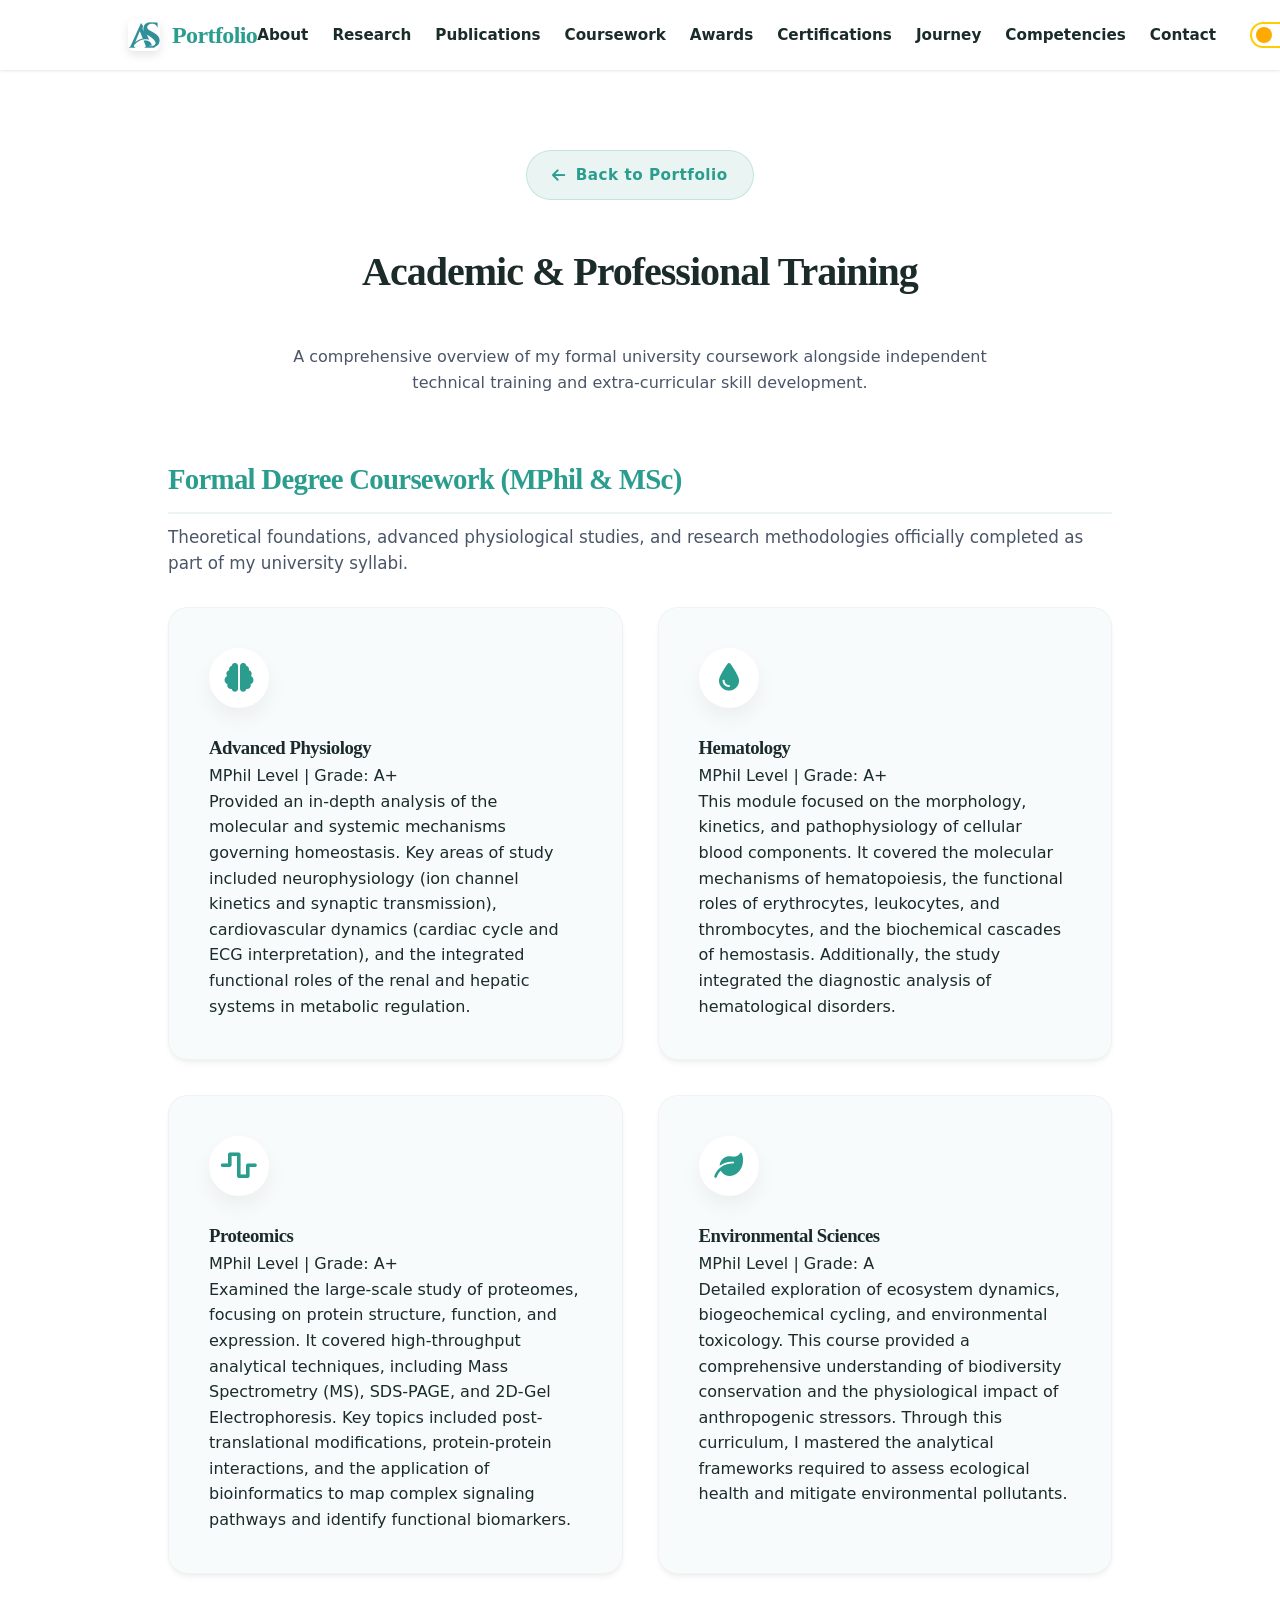
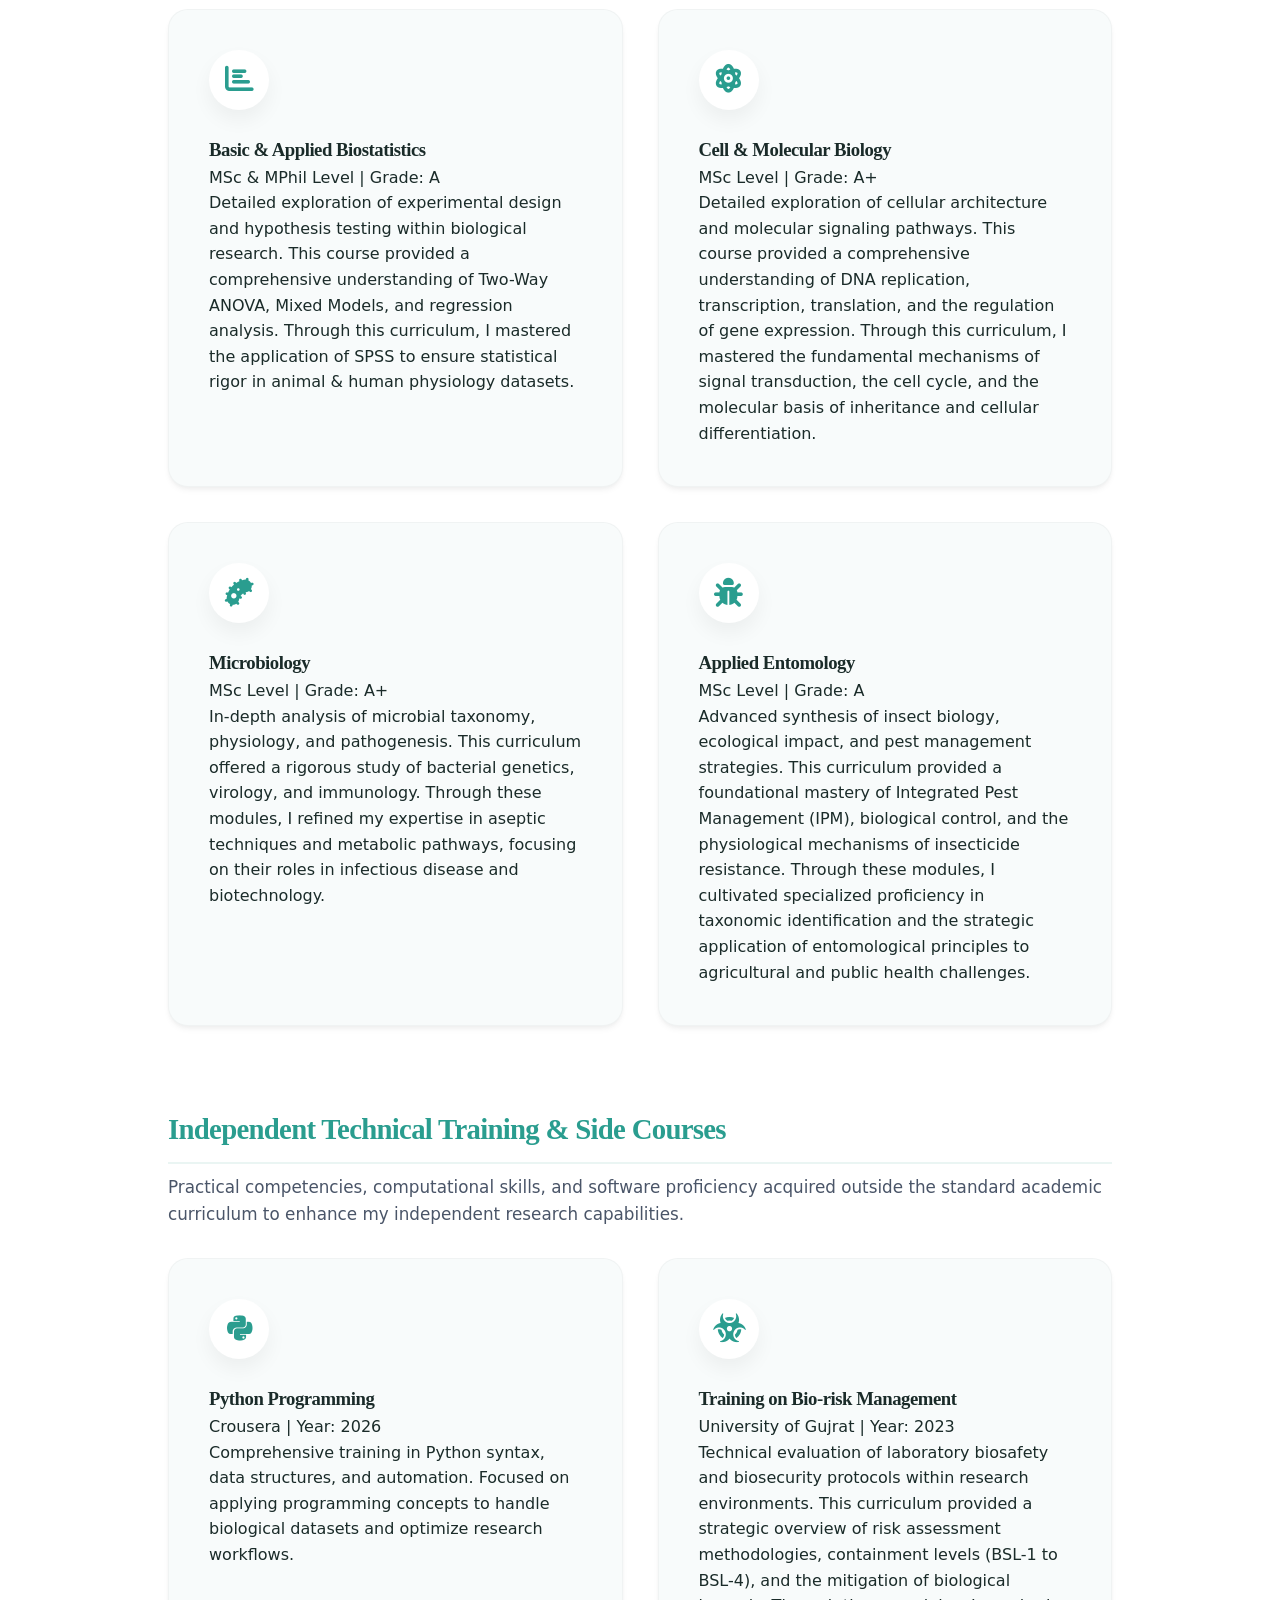
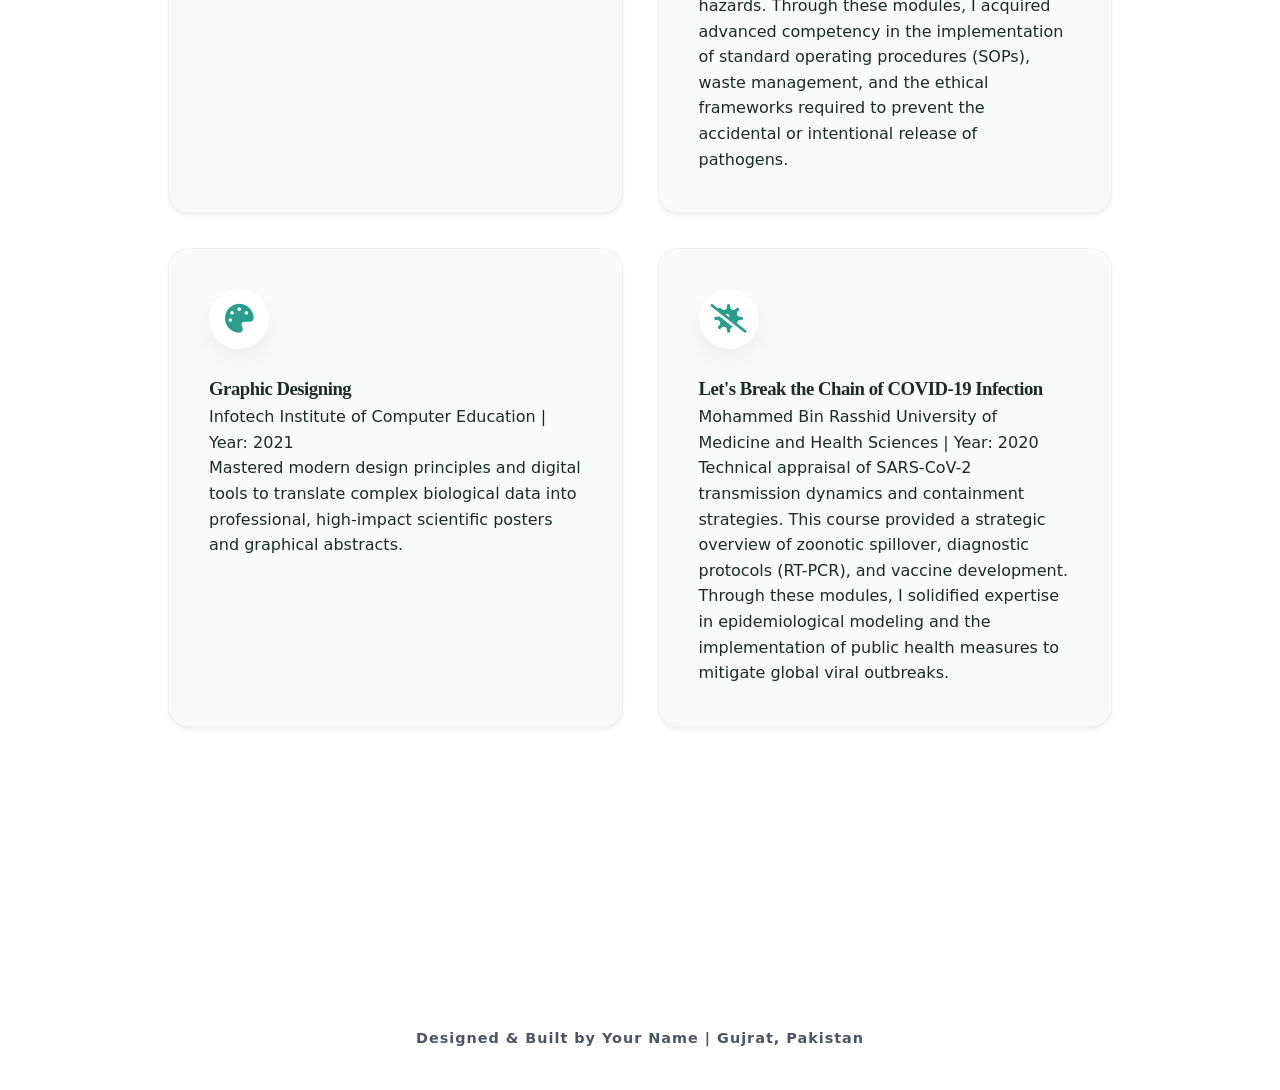
==== courses.html @ 1dac356e "Add files via upload" ====
<!DOCTYPE html>
<html lang="en">
<head>
    <meta charset="UTF-8">
    <meta name="viewport" content="width=device-width, initial-scale=1.0">
    <title>Academic & Technical Training | Biological Research</title>
    <link rel="icon" type="image/png" href="AS Portfolio Logo.png">
    <link rel="stylesheet" href="style1.css">
    <link rel="stylesheet" href="https://cdnjs.cloudflare.com/ajax/libs/font-awesome/6.0.0/css/all.min.css">
</head>
<body>

    <div class="scroll-progress-container"><div class="scroll-progress-bar" id="myBar"></div></div>

    <header>
        <nav aria-label="Main Navigation">
            <a href="index1.html" class="logo">
    <img src="AS Portfolio Logo.png" alt="Logo" class="nav-logo-icon">
    Portfolio
</a>
            <button class="hamburger" id="hamburger" aria-label="Toggle menu" aria-expanded="false"><i class="fas fa-bars"></i></button>
            <ul id="nav-links">
                <li><a href="index1.html#about">About</a></li>
                <li><a href="index1.html#projects">Research</a></li>
                <li><a href="index1.html#publications">Publications</a></li>
                <li><a href="index1.html#courses">Coursework</a></li>
                <li><a href="index1.html#awards">Awards</a></li>
                <li><a href="index1.html#certifications">Certifications</a></li>
                <li><a href="index1.html#journey">Journey</a></li>
                <li><a href="index1.html#skills">Competencies</a></li>
                <li><a href="index1.html#contact">Contact</a></li>
                <li class="theme-switch-wrapper"><label class="theme-switch" for="checkbox"><input type="checkbox" id="checkbox" /><div class="slider round"></div></label></li>
            </ul>
        </nav>
    </header>

    <main>
        <section id="courses-page-main" class="courses-page-section" style="max-width: 1200px; padding-top: 150px; margin: 0 auto;">
            
            <div class="courses-header fade-up" style="display: flex; flex-direction: column; align-items: center; text-align: center; margin-bottom: 60px;">
                <a href="index1.html#courses" class="back-btn"><i class="fas fa-arrow-left"></i> Back to Portfolio</a>
                <h2 style="font-size: 2.5rem; margin-top: 10px;">Academic & Professional Training</h2>
                <p style="color: var(--text-muted); max-width: 700px; margin: 0 auto;">A comprehensive overview of my formal university coursework alongside independent technical training and extra-curricular skill development.</p>
            </div>

            <div id="featured-course-area" style="margin-bottom: 60px;"></div>

            <div id="all-courses-container" style="display: flex; flex-direction: column;">

                <div id="acad-section" style="margin-bottom: 80px;">
                    <h3 class="fade-up" style="color: var(--primary); margin-bottom: 10px; font-size: 1.8rem; border-bottom: 2px solid var(--primary-light); padding-bottom: 10px;">Formal Degree Coursework (MPhil & MSc)</h3>
                    <p class="fade-up" style="color: var(--text-muted); margin-bottom: 30px; font-size: 1.05rem;">Theoretical foundations, advanced physiological studies, and research methodologies officially completed as part of my university syllabi.</p>
                    
                    <div class="course-modern-grid">
                        <div class="course-block fade-up" id="course-acad1">
                            <div class="course-icon"><i class="fas fa-brain"></i></div>
                            <div class="course-text">
                                <h3>Advanced Physiology</h3>
                                <span class="course-meta">MPhil Level | Grade: A+</span>
                                <p>Provided an in-depth analysis of the molecular and systemic mechanisms governing homeostasis. Key areas of study included neurophysiology (ion channel kinetics and synaptic transmission), cardiovascular dynamics (cardiac cycle and ECG interpretation), and the integrated functional roles of the renal and hepatic systems in metabolic regulation.</p>
                            </div>
                        </div>

                        <div class="course-block fade-up" id="course-acad2">
                            <div class="course-icon"><i class="fas fa-droplet"></i></div>
                            <div class="course-text">
                                <h3>Hematology</h3>
                                <span class="course-meta">MPhil Level | Grade: A+</span>
                                <p>This module focused on the morphology, kinetics, and pathophysiology of cellular blood components. It covered the molecular mechanisms of hematopoiesis, the functional roles of erythrocytes, leukocytes, and thrombocytes, and the biochemical cascades of hemostasis. Additionally, the study integrated the diagnostic analysis of hematological disorders.</p>
                            </div>
                        </div>

                        <div class="course-block fade-up" id="course-acad3">
                            <div class="course-icon"><i class="fas fa-wave-square"></i></div>
                            <div class="course-text">
                                <h3>Proteomics</h3>
                                <span class="course-meta">MPhil Level | Grade: A+</span>
                                <p>Examined the large-scale study of proteomes, focusing on protein structure, function, and expression. It covered high-throughput analytical techniques, including Mass Spectrometry (MS), SDS-PAGE, and 2D-Gel Electrophoresis. Key topics included post-translational modifications, protein-protein interactions, and the application of bioinformatics to map complex signaling pathways and identify functional biomarkers.</p>
                            </div>
                        </div>

                        <div class="course-block fade-up" id="course-acad4">
                            <div class="course-icon"><i class="fas fa-leaf"></i></div>
                            <div class="course-text">
                                <h3>Environmental Sciences</h3>
                                <span class="course-meta">MPhil Level | Grade: A</span>
                                <p>Detailed exploration of ecosystem dynamics, biogeochemical cycling, and environmental toxicology. This course provided a comprehensive understanding of biodiversity conservation and the physiological impact of anthropogenic stressors. Through this curriculum, I mastered the analytical frameworks required to assess ecological health and mitigate environmental pollutants.</p>
                            </div>
                        </div>

                        <div class="course-block fade-up" id="course-acad5">
                            <div class="course-icon"><i class="fas fa-chart-bar"></i></div>
                            <div class="course-text">
                                <h3>Basic & Applied Biostatistics</h3>
                                <span class="course-meta">MSc & MPhil Level | Grade: A</span>
                                <p>Detailed exploration of experimental design and hypothesis testing within biological research. This course provided a comprehensive understanding of Two-Way ANOVA, Mixed Models, and regression analysis. Through this curriculum, I mastered the application of SPSS to ensure statistical rigor in animal & human physiology datasets.</p>
                            </div>
                        </div>

                        <div class="course-block fade-up" id="course-acad6">
                            <div class="course-icon"><i class="fas fa-atom"></i></div>
                            <div class="course-text">
                                <h3>Cell & Molecular Biology</h3>
                                <span class="course-meta">MSc Level | Grade: A+</span>
                                <p>Detailed exploration of cellular architecture and molecular signaling pathways. This course provided a comprehensive understanding of DNA replication, transcription, translation, and the regulation of gene expression. Through this curriculum, I mastered the fundamental mechanisms of signal transduction, the cell cycle, and the molecular basis of inheritance and cellular differentiation.</p>
                            </div>
                        </div>

                        <div class="course-block fade-up" id="course-acad7">
                            <div class="course-icon"><i class="fas fa-bacterium"></i></div>
                            <div class="course-text">
                                <h3>Microbiology</h3>
                                <span class="course-meta">MSc Level | Grade: A+</span>
                                <p>In-depth analysis of microbial taxonomy, physiology, and pathogenesis. This curriculum offered a rigorous study of bacterial genetics, virology, and immunology. Through these modules, I refined my expertise in aseptic techniques and metabolic pathways, focusing on their roles in infectious disease and biotechnology.</p>
                            </div>
                        </div>

                        <div class="course-block fade-up" id="course-acad8">
                            <div class="course-icon"><i class="fas fa-bug"></i></div>
                            <div class="course-text">
                                <h3>Applied Entomology</h3>
                                <span class="course-meta">MSc Level | Grade: A</span>
                                <p>Advanced synthesis of insect biology, ecological impact, and pest management strategies. This curriculum provided a foundational mastery of Integrated Pest Management (IPM), biological control, and the physiological mechanisms of insecticide resistance. Through these modules, I cultivated specialized proficiency in taxonomic identification and the strategic application of entomological principles to agricultural and public health challenges.</p>
                            </div>
                        </div>
                    </div>
                </div>

                <div id="tech-section" style="margin-bottom: 80px;">
                    <h3 class="fade-up" style="color: var(--primary); margin-bottom: 10px; font-size: 1.8rem; border-bottom: 2px solid var(--primary-light); padding-bottom: 10px;">Independent Technical Training & Side Courses</h3>
                    <p class="fade-up" style="color: var(--text-muted); margin-bottom: 30px; font-size: 1.05rem;">Practical competencies, computational skills, and software proficiency acquired outside the standard academic curriculum to enhance my independent research capabilities.</p>
                    
                    <div class="course-modern-grid">
                        <div class="course-block fade-up" id="course-tech1">
                            <div class="course-icon"><i class="fab fa-python"></i></div>
                            <div class="course-text">
                                <h3>Python Programming</h3>
                                <span class="course-meta">Crousera | Year: 2026</span>
                                <p>Comprehensive training in Python syntax, data structures, and automation. Focused on applying programming concepts to handle biological datasets and optimize research workflows.</p>
                            </div>
                        </div>

                        <div class="course-block fade-up" id="course-tech2">
                            <div class="course-icon"><i class="fas fa-biohazard"></i></div>
                            <div class="course-text">
                                <h3>Training on Bio-risk Management</h3>
                                <span class="course-meta">University of Gujrat | Year: 2023</span>
                                <p>Technical evaluation of laboratory biosafety and biosecurity protocols within research environments. This curriculum provided a strategic overview of risk assessment methodologies, containment levels (BSL-1 to BSL-4), and the mitigation of biological hazards. Through these modules, I acquired advanced competency in the implementation of standard operating procedures (SOPs), waste management, and the ethical frameworks required to prevent the accidental or intentional release of pathogens.</p>
                            </div>
                        </div>

                        <div class="course-block fade-up" id="course-tech3">
                                <div class="course-icon"><i class="fas fa-palette"></i></div>
                            <div class="course-text">
                                <h3>Graphic Designing</h3>
                                <span class="course-meta">Infotech Institute of Computer Education | Year: 2021</span>
                                <p>Mastered modern design principles and digital tools to translate complex biological data into professional, high-impact scientific posters and graphical abstracts.</p>
                            </div>
                        </div>

                        <div class="course-block fade-up" id="course-tech4">
                            <div class="course-icon"><i class="fas fa-virus-slash"></i></div>
                            <div class="course-text">
                                <h3>Let's Break the Chain of COVID-19 Infection</h3>
                                <span class="course-meta">Mohammed Bin Rasshid University of Medicine and Health Sciences | Year: 2020</span>
                                <p>Technical appraisal of SARS-CoV-2 transmission dynamics and containment strategies. This course provided a strategic overview of zoonotic spillover, diagnostic protocols (RT-PCR), and vaccine development. Through these modules, I solidified expertise in epidemiological modeling and the implementation of public health measures to mitigate global viral outbreaks.</p>
                            </div>
                        </div>
                    </div>
                </div>

            </div> 
        </section>
        
        <section id="contact" style="padding: 40px 10%; margin-top: 20px; text-align: center;">
            <p class="footer-credit" style="color: var(--text-muted); font-weight: 600;">Designed & Built by Your Name | Gujrat, Pakistan</p>
        </section>
    </main>

    <button id="scrollToTopBtn" aria-label="Scroll to top of page" title="Go to top"><i class="fas fa-chevron-up"></i></button>
    <script src="script1.js"></script>
</body>
</html>
---- style1.css ----
/* =========================================
   1. GLOBAL VARIABLES & RESET
   ========================================= */
:root {
    --primary: #2a9d8f; 
    --primary-light: #eaf5f3; 
    --bg-light: #f8fbfb; 
    --dark: #1a2b29; 
    --text-muted: #4a5568;
    --white: #ffffff;
    --glass-bg: rgba(255, 255, 255, 0.85);
    
    --shadow-soft: 0 4px 6px -1px rgba(0, 0, 0, 0.05), 0 2px 4px -1px rgba(0, 0, 0, 0.03);
    --shadow-hover: 0 20px 25px -5px rgba(42, 157, 143, 0.15), 0 10px 10px -5px rgba(42, 157, 143, 0.04); 
    
    --transition-snappy: all 0.2s cubic-bezier(0.4, 0, 0.2, 1);
    --transition-smooth: all 0.4s cubic-bezier(0.25, 0.8, 0.25, 1); 
    
    --font-body: 'Inter', system-ui, sans-serif;
    --font-heading: 'Merriweather', Georgia, serif;
}

body.dark-mode { 
    --bg-light: #121212; --white: #1e1e1e; --dark: #f0f0f0; 
    --text-muted: #a0aec0; --primary-light: #1a2b29; 
    --glass-bg: rgba(30, 30, 30, 0.85); --shadow-soft: 0 10px 30px rgba(0, 0, 0, 0.4); 
}

* { margin: 0; padding: 0; box-sizing: border-box; }
html { scroll-behavior: smooth; font-size: 16px; }

body { 
    background-color: var(--white); color: var(--dark); line-height: 1.6; 
    overflow-x: hidden; font-family: var(--font-body); 
    transition: background-color 0.4s ease, color 0.4s ease;
}

section { padding: 5rem 10%; }

h1, h2, h3, h4, h5, h6, .logo, .bold-name, .static-text {
    font-family: var(--font-heading); letter-spacing: -0.025em; color: var(--dark);
}

h2 { text-align: center; font-size: 2.25rem; margin-bottom: 2.5rem; font-weight: 800; }
a { text-decoration: none; color: inherit; }

#about, #publications, #awards, #contact { background-color: var(--white); }
#projects, #courses, #certifications, #journey, #skills { background-color: var(--bg-light); }

/* --- Scroll Progress Bar --- */
.scroll-progress-container { width: 100%; height: 4px; background: transparent; position: fixed; top: 0; z-index: 2000; }
.scroll-progress-bar { height: 4px; background: linear-gradient(90deg, #2a9d8f, #48cae4); width: 0%; }

/* --- Infinite Tech Marquee --- */
.tech-marquee-wrapper { overflow: hidden; background: var(--dark); color: var(--white); padding: 1.5rem 0; display: flex; white-space: nowrap; position: relative; box-shadow: inset 0 0 20px rgba(0,0,0,0.5); }
.tech-marquee { display: inline-block; animation: marqueeScroll 60s linear infinite; }
.tech-marquee:hover { animation-play-state: paused; }
.tech-marquee span { font-size: 1.1rem; font-weight: 600; margin: 0 2rem; letter-spacing: 0.05em; display: inline-flex; align-items: center; gap: 10px; color: var(--primary-light); }
.tech-marquee span i { color: var(--primary); }
@keyframes marqueeScroll { 0% { transform: translateX(0); } 100% { transform: translateX(-50%); } }

/* =========================================
   2. NAVIGATION
   ========================================= */
nav { 
    position: fixed; top: 0; width: 100%; background: var(--glass-bg); 
    backdrop-filter: blur(12px); -webkit-backdrop-filter: blur(12px);
    padding: 1rem 10%; display: flex; justify-content: space-between; align-items: center; 
    box-shadow: 0 1px 3px 0 rgba(0, 0, 0, 0.1); z-index: 1000; transition: var(--transition-smooth);
}
.logo { font-size: 1.5rem; font-weight: 900; color: var(--primary); }
nav ul { list-style: none; display: flex; gap: 1.5rem; align-items: center; }
nav ul li a { font-weight: 600; transition: var(--transition-snappy); font-size: 0.95rem; position: relative; padding-bottom: 0.25rem; }
nav ul li a::after { content: ''; position: absolute; width: 0; height: 2px; bottom: 0; left: 50%; background-color: var(--primary); transition: var(--transition-snappy); transform: translateX(-50%); }
nav ul li a:hover { color: var(--primary); }
nav ul li a:hover::after { width: 100%; }

.hamburger { display: none; font-size: 1.8rem; color: var(--dark); cursor: pointer; transition: var(--transition-snappy); border: none; background: transparent; }
.hamburger:hover { color: var(--primary); }

@media (max-width: 950px) {
    .hamburger { display: block; } 
    nav ul { position: absolute; top: 70px; left: -100%; flex-direction: column; background: var(--white); width: 100%; text-align: center; padding: 30px 0; box-shadow: 0 10px 20px rgba(0,0,0,0.1); transition: 0.4s ease-in-out; gap: 20px; }
    nav ul.active { left: 0; }
    .theme-switch-wrapper { justify-content: center; margin-top: 10px; }
}

/* =========================================
   3. ANIMATIONS & REUSABLE BUTTONS
   ========================================= */
.btn-outline { 
    display: inline-flex; justify-content: center; align-items: center; padding: 0.875rem 2rem; background: transparent; color: var(--primary); 
    border: 2px solid var(--primary); border-radius: 9999px; font-size: 0.875rem; letter-spacing: 0.05em; font-weight: 700; transition: var(--transition-snappy); cursor: pointer;
}
.btn-outline:hover { background: var(--primary); color: var(--white); transform: translateY(-2px); box-shadow: var(--shadow-hover); }

/* Theme-Colored Centered Back Button */
.back-btn { 
    display: inline-flex; align-items: center; justify-content: center; gap: 10px;
    background-color: var(--primary-light); color: var(--primary); 
    padding: 12px 25px; border-radius: 50px; font-weight: 700; font-size: 0.95rem;
    letter-spacing: 0.5px; transition: var(--transition-smooth); 
    border: 1px solid rgba(42, 157, 143, 0.2);
    margin: 0 auto 30px auto; 
}
.back-btn:hover { 
    background-color: var(--primary); color: var(--white); 
    transform: translateY(-3px) translateX(-5px); 
    box-shadow: 0 10px 20px rgba(42, 157, 143, 0.2); 
}
body.dark-mode .back-btn { background-color: rgba(42, 157, 143, 0.15); }
body.dark-mode .back-btn:hover { background-color: var(--primary); color: var(--white); }

.fade-up { opacity: 0; transform: translateY(30px) scale(0.98); transition: all 0.7s cubic-bezier(0.22, 1, 0.36, 1); visibility: hidden; }
.fade-up.show { opacity: 1; transform: translateY(0) scale(1); visibility: visible; }

/* =========================================
   4. HERO SECTION
   ========================================= */
#hero { position: relative; min-height: 100vh; display: flex; align-items: center; background: var(--white); padding-top: 80px; overflow: hidden; }
.hero-bg-theme { position: absolute; top: 0; right: 0; width: 35%; height: 85%; background: var(--primary); z-index: 1; border-bottom-left-radius: 40px; }
.hero-container { display: flex; align-items: center; width: 100%; max-width: 1200px; margin: 0 auto; padding: 0 5%; position: relative; z-index: 2; gap: 50px; }
.hero-text-area { flex: 1; position: relative; z-index: 4; padding-right: 30px; }
.hero-image-area { flex: 1.2; position: relative; z-index: 3; margin-left: 0; }
.hello-name { font-size: 1.5rem; color: var(--text-muted); margin-bottom: 15px; font-weight: 500; }
.bold-name { font-weight: 900; color: var(--dark); font-size: 1.8rem; }
.wave { display: inline-block; animation: wave-animation 2.5s infinite; transform-origin: 70% 70%; }
@keyframes wave-animation { 0%, 60%, 100% { transform: rotate(0.0deg) } 10%, 30% { transform: rotate(14.0deg) } 20%, 40% { transform: rotate(-8.0deg) } 50% { transform: rotate(10.0deg) } }

.static-text { font-size: 4.5rem; font-weight: 900; color: var(--dark); line-height: 1.1; margin-bottom: 40px; letter-spacing: -1.5px; }
.text-slider { position: relative; height: 1.2em; display: block; }
.dynamic-text { position: absolute; top: 0; left: 0; color: var(--primary); }

.phd-status { display: inline-flex; align-items: center; gap: 12px; margin-top: 40px; padding: 10px 22px; background: var(--white); border: 1px solid rgba(0,0,0,0.05); border-radius: 50px; font-size: 0.95rem; color: var(--text-muted); font-weight: 600; box-shadow: var(--shadow-soft); width: fit-content; }
.green-dot { width: 12px; height: 12px; background-color: var(--primary); border-radius: 50%; display: inline-block; animation: pulse-green 2s infinite; }
@keyframes pulse-green { 0%, 100% { box-shadow: 0 0 0 0 rgba(42, 157, 143, 0.7); } 70% { box-shadow: 0 0 0 10px rgba(42, 157, 143, 0); } }

.hero-image-area { flex: 1.4; position: relative; z-index: 3; margin-left: -8%; }
.image-slider { position: relative; width: 100%; max-width: 1200px; height: 80vh; min-height: 600px; border-radius: 16px; overflow: hidden; filter: drop-shadow(0 0 30px rgba(42, 157, 143, 0.3)); box-shadow: 0 25px 50px rgba(0,0,0,0.15); }
.slide-img { width: 100%; height: 100%; object-fit: cover; position: absolute; top: 0; left: 0; }
.slide1-el, .slide2-el { opacity: 0; transition: opacity 1s ease-in-out; }
.slide1-el.active, .slide2-el.active { opacity: 1; }
body.dark-mode .hero-image-area::before { content: ''; position: absolute; top: 0; left: 0; width: 100%; height: 100%; opacity: 0.3; filter: blur(100px); background: radial-gradient(circle, var(--primary) 0%, rgba(42, 157, 143, 0) 80%); z-index: -1; }

@media (max-width: 900px) { .hero-container { flex-direction: column; text-align: center; } .hero-bg-theme { width: 100%; height: 40%; border-bottom-left-radius: 0; } .hero-image-area { margin-left: 0; width: 100%; position: relative; margin-top: 40px; } .text-slider { display: flex; justify-content: center; } .dynamic-text { position: relative; } }

/* =========================================
   5. ABOUT & CARDS
   ========================================= */
.about-content p { font-size: 1.15rem; text-align: center; max-width: 800px; margin: 0 auto; color: var(--text-muted); line-height: 1.8; }

.card-grid { display: grid; grid-template-columns: repeat(auto-fit, minmax(300px, 1fr)); gap: 2.5rem; max-width: 1200px; margin: 0 auto; }
.card { background: var(--white); border-radius: 1rem; box-shadow: var(--shadow-soft); overflow: hidden; transition: var(--transition-smooth); border: 1px solid rgba(0,0,0,0.05); display: flex; flex-direction: column; }
.card:hover { transform: translateY(-6px); box-shadow: var(--shadow-hover); border-color: rgba(42, 157, 143, 0.3); }

.card-link-wrapper { display: flex; flex-direction: column; height: 100%; }
.card-img { height: 220px; background: var(--primary-light); display: grid; place-items: center; color: var(--primary); font-weight: bold; }
.card-info { padding: 2rem; display: flex; flex-direction: column; flex-grow: 1; }
.card-info h3 { margin-bottom: 0.5rem; font-size: 1.25rem; color: var(--dark); line-height: 1.3; font-weight: 700; }
.card-info p { color: var(--text-muted); font-size: 0.95rem; flex-grow: 1; }
.read-more { margin-top: 1.25rem; color: var(--primary); font-weight: 700; font-size: 0.875rem; }

.pub-card { padding: 40px 30px; text-align: center; justify-content: center; align-items: center; }
.status-badge { display: inline-block; margin-top: 1rem; padding: 0.35rem 1rem; background: var(--primary); color: #fff; border-radius: 9999px; font-size: 0.75rem; font-weight: 700; text-transform: uppercase; letter-spacing: 0.05em; }
.status-badge.pending { background: #e76f51; }

/* --- Project Card Status Highlights --- */
.status-wrapper { flex-grow: 1; margin-top: 0.5rem; }
.project-status-highlight { display: inline-block; padding: 0.35rem 0.85rem; border-radius: 6px; font-size: 0.8rem; font-weight: 700; letter-spacing: 0.03em; }
.project-status-highlight.pending-highlight { background-color: #fff0eb; color: #e76f51; border: 1px solid rgba(231, 111, 81, 0.2); }
.project-status-highlight.completed-highlight { background-color: var(--primary-light); color: var(--primary); border: 1px solid rgba(42, 157, 143, 0.2); }
body.dark-mode .project-status-highlight.pending-highlight { background-color: rgba(231, 111, 81, 0.15); }
body.dark-mode .project-status-highlight.completed-highlight { background-color: rgba(42, 157, 143, 0.15); }

/* =========================================
   6. HOMEPAGE COURSES
   ========================================= */
.homepage-courses-wrapper { display: flex; gap: 40px; max-width: 1100px; margin: 0 auto; }
.course-column { flex: 1; background: var(--white); padding: 35px; border-radius: 16px; box-shadow: var(--shadow-soft); border: 1px solid rgba(0,0,0,0.03); transition: var(--transition-smooth); }
.course-column:hover { box-shadow: var(--shadow-hover); border-color: rgba(42, 157, 143, 0.3); }
.column-title { color: var(--primary); font-size: 1.3rem; margin-bottom: 25px; padding-bottom: 12px; border-bottom: 2px solid var(--bg-light); }
.mini-course-row { display: flex; align-items: center; gap: 18px; text-decoration: none; color: var(--dark); padding: 16px; border-radius: 12px; transition: var(--transition-snappy); margin-bottom: 15px; background: var(--bg-light); border: 1px solid rgba(0,0,0,0.02); }
.mini-course-row:hover { transform: translateX(8px); background: var(--primary-light); border-color: var(--primary); }
.mini-course-row i { font-size: 1.8rem; color: var(--primary); width: 45px; text-align: center; }
.mini-course-row h4 { font-size: 1.05rem; margin-bottom: 4px; color: var(--dark); }
.mini-course-row p { font-size: 0.85rem; color: var(--text-muted); margin: 0; }

@media (max-width: 850px) { .homepage-courses-wrapper { flex-direction: column; gap: 30px; } }

/* =========================================
   7. AWARDS & CERTIFICATIONS (Flexbox Layout)
   ========================================= */
.awards-canvas { max-width: 1100px; margin: 0 auto; background: linear-gradient(to bottom, var(--primary-light) 0%, var(--primary-light) 50%, rgba(42, 157, 143, 0.1) 50%, rgba(42, 157, 143, 0.1) 100%); border-radius: 30px; padding: 80px 60px; display: flex; flex-direction: column; box-shadow: inset 0 0 50px rgba(0,0,0,0.02); }
.award-card { background: var(--white); width: 55%; border-radius: 20px; box-shadow: 0 20px 40px rgba(0,0,0,0.08); overflow: hidden; transition: var(--transition-smooth); cursor: pointer; }
.award-card:hover { transform: translateY(-8px); box-shadow: var(--shadow-hover); border-color: rgba(42, 157, 143, 0.3); }
.corner-left { align-self: flex-start; z-index: 1; }
.corner-right { align-self: flex-end; margin-top: -80px; z-index: 2; cursor: default; } 
.award-img { width: 100%; height: 350px; object-fit: cover; display: block; }
.award-text { padding: 35px; }
.award-text h3 { font-size: 1.5rem; margin-bottom: 8px; color: var(--dark); }
.award-date { color: var(--primary); font-weight: 700; margin-bottom: 15px; font-size: 0.95rem; text-transform: uppercase; letter-spacing: 1px; }

.pending-award-img { width: 100%; height: 350px; background: linear-gradient(135deg, var(--primary), var(--dark)); display: flex; flex-direction: column; justify-content: center; align-items: center; color: var(--white); text-align: center; border-bottom: 4px solid var(--primary-light); }
.pending-award-img i { font-size: 4.5rem; margin-bottom: 20px; color: var(--white); opacity: 0.9; }
.pending-award-img p { font-size: 1.2rem; font-weight: 700; letter-spacing: 2px; text-transform: uppercase; color: var(--white); opacity: 0.9; margin: 0; }

@media (max-width: 850px) { .awards-canvas { padding: 40px 20px; background: var(--primary-light); } .award-card { width: 100%; } .corner-right { margin-top: 40px; } }

/* Flexbox guarantees the 3rd odd item is perfectly centered */
.cert-modern-grid { 
    display: flex; 
    flex-wrap: wrap; 
    justify-content: center; 
    gap: 40px; 
    max-width: 1200px; 
    margin: 0 auto; 
}

.cert-card { 
    width: calc(50% - 20px); 
    max-width: 550px;        
    position: relative; 
    border-radius: 16px; 
    overflow: hidden; 
    box-shadow: var(--shadow-soft); 
    height: 320px; 
    background: var(--bg-light); 
    border: 1px solid rgba(0,0,0,0.05); 
    cursor: pointer; 
    transition: var(--transition-smooth); 
}

.cert-card:hover { transform: translateY(-8px); box-shadow: var(--shadow-hover); border-color: rgba(42, 157, 143, 0.3); }
.cert-img { width: 100%; height: 100%; object-fit: cover; object-position: center top; transition: transform 0.6s cubic-bezier(0.25, 0.8, 0.25, 1); }
.cert-card:hover .cert-img { transform: scale(1.05); }

.cert-overlay { position: absolute; bottom: -10px; left: 0; right: 0; background: var(--glass-bg); backdrop-filter: blur(12px); -webkit-backdrop-filter: blur(12px); padding: 25px 20px; border-top: 1px solid rgba(255, 255, 255, 0.5); transform: translateY(100%); transition: transform 0.4s cubic-bezier(0.25, 0.8, 0.25, 1); display: flex; flex-direction: column; justify-content: center; align-items: center; text-align: center; }
.cert-card:hover .cert-overlay { transform: translateY(0); bottom: 0; }
.cert-text h4 { color: var(--dark); font-size: 1.25rem; margin-bottom: 5px; font-weight: 800; }
.cert-text p { color: var(--primary); font-weight: 700; font-size: 0.95rem; margin: 0; letter-spacing: 0.5px; }

@media (max-width: 850px) { 
    .cert-modern-grid { flex-direction: column; align-items: center; } 
    .cert-card { width: 100%; height: 260px; } 
    .cert-overlay { transform: translateY(0); bottom: 0; background: rgba(255, 255, 255, 0.95); } 
}

/* --- Lightbox Modal --- */
.modal-overlay { display: none; position: fixed; z-index: 2000; padding-top: 50px; left: 0; top: 0; width: 100%; height: 100%; overflow: auto; background-color: rgba(0,0,0,0.9); backdrop-filter: blur(5px); opacity: 0; transition: opacity 0.3s ease; }
.modal-overlay.show-modal { display: block; opacity: 1; }
.modal-content { margin: auto; display: block; width: 80%; max-width: 900px; border-radius: 10px; box-shadow: 0 0 30px rgba(0,0,0,0.5); animation: zoomIn 0.3s ease; }
@keyframes zoomIn { from {transform:scale(0.9)} to {transform:scale(1)} }
.close-modal { position: absolute; top: 20px; right: 40px; color: #f1f1f1; font-size: 40px; font-weight: bold; cursor: pointer; transition: 0.3s; }
.close-modal:hover { color: var(--primary); }
#modal-caption { margin: auto; display: block; width: 80%; max-width: 900px; text-align: center; color: #ccc; padding: 15px 0; font-size: 1.2rem; }

/* =========================================
   8. JOURNEY TIMELINE
   ========================================= */
.timeline { position: relative; max-width: 1000px; margin: 0 auto; padding: 40px 0; }
.timeline::before { content: ''; position: absolute; left: 50%; top: 0; bottom: 0; width: 3px; background: #e2e8f0; transform: translateX(-50%); border-radius: 10px; }
.timeline-item { position: relative; width: 100%; display: flex; justify-content: space-between; align-items: center; margin-bottom: 60px; }
.timeline-dot { position: absolute; left: 50%; transform: translateX(-50%); width: 24px; height: 24px; background: var(--white); border: 4px solid var(--primary); border-radius: 50%; z-index: 2; box-shadow: 0 0 0 6px var(--bg-light); }
.timeline-content { width: 42%; padding: 30px; background: var(--white); border-radius: 12px; box-shadow: 0 4px 15px rgba(0,0,0,0.04); border: 1px solid rgba(0,0,0,0.03); text-align: left; transition: var(--transition-smooth); }
.timeline-content:hover { transform: translateY(-5px); box-shadow: var(--shadow-hover); border-color: rgba(42, 157, 143, 0.3); }
.timeline-date { width: 42%; font-size: 1.05rem; font-weight: 600; color: var(--text-muted); }
.timeline-item.left .timeline-date { text-align: left; padding-left: 20px; }
.timeline-item.right .timeline-date { text-align: right; padding-right: 20px; }

@media (max-width: 800px) { .timeline::before { left: 24px; transform: none; } .timeline-item { flex-direction: column !important; align-items: flex-start; padding-left: 60px; margin-bottom: 40px; } .timeline-dot { left: 12px; transform: none; top: 0; } .timeline-content, .timeline-date { width: 100%; text-align: left !important; padding: 0 !important; } .timeline-date { margin-bottom: 12px; margin-top: 0; padding-left: 0 !important; padding-right: 0 !important; } }

/* =========================================
   9. SKILLS BARS
   ========================================= */
.skills-container { display: grid; grid-template-columns: repeat(2, 1fr); gap: 35px 50px; max-width: 1000px; margin: 0 auto; }
.full-width-skill { grid-column: 1 / -1; }
.skill-box { display: flex; flex-direction: column; gap: 12px; }
.skill-info { display: flex; justify-content: space-between; align-items: center; }
.skill-name { font-size: 1.1rem; font-weight: 700; color: var(--dark); display: flex; align-items: center; gap: 10px; }
.skill-name i { color: var(--primary); font-size: 1.2rem; }
.skill-percent { font-weight: 800; color: var(--primary); font-size: 1rem; }
.skill-bar { width: 100%; height: 12px; background-color: var(--white); border-radius: 20px; overflow: hidden; box-shadow: inset 0 2px 5px rgba(0,0,0,0.05); border: 1px solid rgba(0,0,0,0.03); }
.skill-fill { height: 100%; width: 0; background: linear-gradient(90deg, #2a9d8f, #48cae4); border-radius: 20px; transition: width 1.5s cubic-bezier(0.25, 0.8, 0.25, 1); }

@media (max-width: 800px) { .skills-container { grid-template-columns: 1fr; gap: 30px; } }

/* =========================================
   10. CONTACT SECTION
   ========================================= */
#contact { padding: 120px 10% 80px 10%; }
.contact-subtext { text-align: center; color: var(--text-muted); font-size: 1.1rem; max-width: 700px; margin: 0 auto 50px auto; }
.contact-container { display: flex; gap: 40px; max-width: 1100px; margin: 0 auto; align-items: stretch; }

.contact-info-box { flex: 1; background: var(--bg-light); padding: 40px; border-radius: 16px; box-shadow: var(--shadow-soft); display: flex; flex-direction: column; gap: 30px; border: 1px solid rgba(0,0,0,0.03); transition: var(--transition-smooth); }
.contact-info-box:hover { box-shadow: var(--shadow-hover); transform: translateY(-5px); border-color: rgba(42, 157, 143, 0.3); }
.info-item { display: flex; align-items: flex-start; gap: 20px; }
.info-item i { font-size: 1.2rem; color: var(--primary); background: var(--white); width: 45px; height: 45px; display: flex; align-items: center; justify-content: center; border-radius: 50%; box-shadow: 0 4px 10px rgba(0,0,0,0.05); transition: var(--transition-snappy); }
.info-item h4 { color: var(--dark); margin-bottom: 5px; font-size: 1.1rem; }
.info-item p, .info-item a { color: var(--text-muted); text-decoration: none; font-size: 0.95rem; transition: var(--transition-snappy); }
.info-item a:hover { color: var(--primary); }

.social-icons-left { display: flex; gap: 15px; margin-top: auto; padding-top: 30px; border-top: 1px solid rgba(0,0,0,0.05); }
.social-icons-left a { color: var(--dark); font-size: 1.2rem; background: var(--white); width: 45px; height: 45px; display: flex; align-items: center; justify-content: center; border-radius: 50%; transition: var(--transition-snappy); box-shadow: 0 4px 10px rgba(0,0,0,0.05); }
.social-icons-left a:hover { background: var(--primary); color: #ffffff; transform: translateY(-5px); box-shadow: 0 10px 20px rgba(42,157,143,0.3); }

.contact-form-box { flex: 1.5; background: var(--bg-light); padding: 40px; border-radius: 16px; box-shadow: var(--shadow-soft); border: 1px solid rgba(0,0,0,0.03); transition: var(--transition-smooth); }
.contact-form-box:hover { box-shadow: var(--shadow-hover); transform: translateY(-5px); border-color: rgba(42, 157, 143, 0.3); }
.contact-form-box form { display: flex; flex-direction: column; gap: 20px; }
.contact-form-box .input-group,
.contact-form-box input.full-width,
.contact-form-box textarea {
    margin-bottom: 22px !important;
}
.input-group { display: flex; gap: 20px; }
.contact-form-box input, .contact-form-box textarea { width: 100%; padding: 16px 20px; border: 1px solid rgba(0,0,0,0.08); border-radius: 8px; background: var(--white); color: var(--dark); font-size: 0.95rem; transition: var(--transition-snappy); font-family: inherit; }
.contact-form-box input:focus, .contact-form-box textarea:focus { outline: none; border-color: var(--primary); box-shadow: 0 0 0 4px rgba(42, 157, 143, 0.1); }
.contact-form-box textarea { resize: vertical; }
.full-width { width: 100%; }

.btn-submit { background: var(--primary); color: #ffffff; padding: 16px 30px; border: none; border-radius: 8px; font-size: 1rem; font-weight: 700; cursor: pointer; transition: var(--transition-snappy); display: inline-flex; align-items: center; justify-content: center; gap: 10px; width: max-content; margin-top: 10px; }
.btn-submit:hover { transform: translateY(-3px); box-shadow: 0 15px 30px rgba(42,157,143,0.3); }
.footer-credit { text-align: center; margin-top: 80px; font-size: 0.9rem; color: var(--text-muted); font-weight: 600; letter-spacing: 1px; }

@media (max-width: 850px) { .contact-container { flex-direction: column; } .input-group { flex-direction: column; gap: 20px; } .btn-submit { width: 100%; } }

/* =========================================
   11. DARK MODE TOGGLE & SCROLL TO TOP
   ========================================= */
.theme-switch-wrapper { display: flex; align-items: center; margin-left: 10px; }
.theme-switch { position: relative; display: inline-block; width: 50px; height: 26px; }
.theme-switch input { display: none; }
.slider { position: absolute; cursor: pointer; top: 0; left: 0; right: 0; bottom: 0; border: 2px solid #ffcc00; border-radius: 34px; transition: .4s; }
.slider:before { position: absolute; content: ""; height: 16px; width: 16px; left: 4px; bottom: 3px; background-color: #ffaa00; border-radius: 50%; transition: .4s; }
input:checked + .slider { border-color: var(--primary); }
input:checked + .slider:before { transform: translateX(22px); background-color: var(--primary); }

#scrollToTopBtn { position: fixed; bottom: 30px; right: 30px; z-index: 999; width: 50px; height: 50px; border-radius: 50%; background-color: var(--primary); color: #ffffff; border: none; font-size: 1.2rem; display: flex; justify-content: center; align-items: center; cursor: pointer; box-shadow: 0 4px 15px rgba(0,0,0,0.15); opacity: 0; visibility: hidden; transform: translateY(20px); transition: var(--transition-smooth); }
#scrollToTopBtn.show-btn { opacity: 1; visibility: visible; transform: translateY(0); }
#scrollToTopBtn:hover { background-color: var(--dark); transform: translateY(-5px); box-shadow: 0 8px 25px rgba(0,0,0,0.3); }

/* =========================================
   12. PRINT OPTIMIZATION (For Academic Committees)
   ========================================= */
@media print {
    body { background: #fff; color: #000; font-size: 11pt; }
    nav, #scrollToTopBtn, .theme-switch-wrapper, .btn-outline, .tech-marquee-wrapper, .contact-form-box, .scroll-progress-container { 
        display: none !important; 
    }
    section { padding: 2rem 0; page-break-inside: avoid; }
    h2 { font-size: 16pt; margin-bottom: 1rem; text-align: left; border-bottom: 1px solid #000; }
    .card, .award-card, .cert-card, .timeline-content, .course-block { 
        box-shadow: none; border: 1px solid #ccc; background: #fff; transform: none !important; page-break-inside: avoid;
    }
    .skill-fill { background: #000 !important; }
    a { text-decoration: none; color: #000; }
    a::after { content: " (" attr(href) ")"; font-size: 9pt; color: #555; }
}

/* =========================================
   13. MODERN COURSE GRID & GLOW EFFECTS
   ========================================= */
.course-modern-grid { display: grid; grid-template-columns: repeat(auto-fit, minmax(350px, 1fr)); gap: 35px; width: 100%; }

.course-block {
    display: flex; flex-direction: column; gap: 15px; background: var(--bg-light); padding: 40px; 
    border-radius: 20px; box-shadow: var(--shadow-soft); border: 1px solid rgba(0,0,0,0.03); 
    transition: all 0.4s cubic-bezier(0.25, 0.8, 0.25, 1); position: relative; z-index: 1;
    scroll-margin-top: 130px; 
}

.course-block:hover {
    transform: translateY(-10px) scale(1.02);
    box-shadow: 0 0 30px rgba(42, 157, 143, 0.3), 0 20px 40px rgba(42, 157, 143, 0.15);
    border-color: var(--primary); z-index: 10;
}

.course-block .course-icon {
    width: 60px; height: 60px; background: var(--white); display: flex; align-items: center; 
    justify-content: center; border-radius: 50%; font-size: 1.8rem; color: var(--primary); 
    box-shadow: 0 10px 20px rgba(0,0,0,0.05); margin-bottom: 10px;
}

.featured-active {
    grid-column: 1 / -1; display: flex; flex-direction: row; align-items: center;
    background: linear-gradient(135deg, var(--white) 0%, var(--primary-light) 100%);
    border: 2px solid var(--primary) !important; box-shadow: 0 20px 50px rgba(42, 157, 143, 0.2) !important;
    animation: slideDownFade 0.8s cubic-bezier(0.25, 1, 0.2, 1) forwards;
    scroll-margin-top: 130px; 
}

@media (max-width: 800px) { .featured-active { flex-direction: column; text-align: center; } .featured-active .course-icon { margin: 0 auto 15px auto; } }

/* =========================================
   14. INTERACTIVE PHOTO ILLUMINATION
   ========================================= */
.image-slider img.slide-img { transition: all 0.5s cubic-bezier(0.25, 0.8, 0.25, 1); cursor: pointer; }
.image-slider img.slide-img:hover {
    box-shadow: 0 0 35px rgba(42, 157, 143, 0.7); transform: translateY(-8px) scale(1.02);
    filter: drop-shadow(0 0 15px rgba(42, 157, 143, 0.5)) brightness(1.03);
}

.project-detail-section .project-images img { transition: all 0.5s cubic-bezier(0.25, 0.8, 0.25, 1) !important; cursor: pointer; }
.project-detail-section .project-images img:hover {
    box-shadow: 0 0 35px rgba(42, 157, 143, 0.7); transform: translateY(-8px) scale(1.02) !important;
    filter: drop-shadow(0 0 15px rgba(42, 157, 143, 0.5)) brightness(1.03);
}

body.dark-mode .image-slider img.slide-img:hover,
body.dark-mode .project-detail-section .project-images img:hover {
    box-shadow: 0 0 40px rgba(42, 157, 143, 0.6); filter: drop-shadow(0 0 15px rgba(42, 157, 143, 0.4)) brightness(1.05);
}

/* =========================================
   15. NEXT PROJECT BANNER & PROJECT GRID
   ========================================= */
.project-navigation { margin-top: 80px; padding-top: 0; border-top: none; }
.next-project-banner {
    display: flex; justify-content: space-between; align-items: center;
    background: linear-gradient(135deg, var(--bg-light), var(--primary-light)); padding: 40px 50px;
    border-radius: 20px; text-decoration: none; color: var(--dark); border: 1px solid rgba(42, 157, 143, 0.1);
    transition: all 0.4s cubic-bezier(0.25, 0.8, 0.25, 1); box-shadow: var(--shadow-soft);
}
.next-project-banner:hover {
    transform: translateY(-8px); box-shadow: 0 0 30px rgba(42, 157, 143, 0.3), 0 20px 40px rgba(42, 157, 143, 0.15); border-color: var(--primary);
}
.next-banner-text span { display: block; color: var(--primary); font-weight: 800; text-transform: uppercase; letter-spacing: 2px; font-size: 0.85rem; margin-bottom: 8px; }
.next-banner-text h3 { font-size: 1.8rem; margin: 0; font-family: var(--font-heading); }
.next-banner-icon { width: 60px; height: 60px; background: var(--primary); color: var(--white); display: flex; align-items: center; justify-content: center; border-radius: 50%; font-size: 1.5rem; transition: transform 0.4s ease; }
.next-project-banner:hover .next-banner-icon { transform: translateX(10px); }

@media (max-width: 700px) {
    .next-project-banner { flex-direction: column; text-align: center; gap: 20px; padding: 30px; }
    .next-project-banner:hover .next-banner-icon { transform: translateY(10px) translateX(0); }
}

/* --- Modern 2x2 Project Image Grid --- */
.project-images { 
    flex: 1; 
    display: grid; 
    grid-template-columns: repeat(2, 1fr); 
    gap: 0px; 
    align-content: start;
    margin-top: 25px; 
    border-radius: 12px; 
    overflow: hidden; 
    box-shadow: var(--shadow-soft);
}

.project-images img { 
    width: 100%; 
    height: 250px; 
    border-radius: 0px; 
    box-shadow: none; 
    object-fit: cover; 
    transition: all 0.5s cubic-bezier(0.25, 0.8, 0.25, 1) !important;
    cursor: pointer;
}

/* Hover Illumination */
.project-images img:hover {
    box-shadow: 0 0 30px rgba(0, 0, 0, 0.6);
    transform: scale(1.05) !important;
    z-index: 10;
    position: relative; 
    border-radius: 8px;
}

/* --- Center the 3rd image if there are exactly 3 images --- */
.project-images img:nth-child(3):last-child {
    grid-column: 1 / -1; 
    width: 50%;          
    margin: 0 auto;      
}

/* Mobile: Stack images in a single column if the screen is small */
@media (max-width: 600px) {
    .project-images { grid-template-columns: 1fr; }
    .project-images img:nth-child(3):last-child {
        width: 100%; 
    }
}

/* =========================================
   16. MOBILE PERFECTION (Professional & Academic)
   ========================================= */
@media (max-width: 768px) {
    section { padding: 4rem 5%; }
    .static-text { font-size: 2.8rem; line-height: 1.2; margin-bottom: 30px; }
    h2 { font-size: 2rem; }
    .hero-text-area { text-align: center; display: flex; flex-direction: column; align-items: center; }
    
    .course-modern-grid, .card-grid { 
        grid-template-columns: 1fr; 
        gap: 25px;
    }
    
    .image-slider { min-height: 400px; height: 50vh; margin-top: 30px; }
    
    .contact-info-box { align-items: center; text-align: center; }
    .info-item { flex-direction: column; gap: 10px; align-items: center; }
    .social-icons-left { justify-content: center; width: 100%; border-top: none; padding-top: 10px; }
    
    .timeline::before { left: 20px; }
    .timeline-item { padding-left: 50px !important; margin-bottom: 40px; }
    .timeline-dot { left: 8px !important; }
    
    .btn-outline, .back-btn { width: 100%; max-width: 300px; justify-content: center; }
}

/* =========================================
   17. NAVBAR LOGO ICON ALIGNMENT
   ========================================= */
.logo {
    display: flex;
    align-items: center;
    gap: 12px; 
    text-decoration: none; 
}

.nav-logo-icon {
    width: 32px; 
    height: 32px;
    object-fit: cover;
    border-radius: 6px; 
    box-shadow: 0 4px 10px rgba(0,0,0,0.1); 
    transition: transform 0.3s ease;
}

.logo:hover .nav-logo-icon {
    transform: rotate(-5deg) scale(1.1); 
}
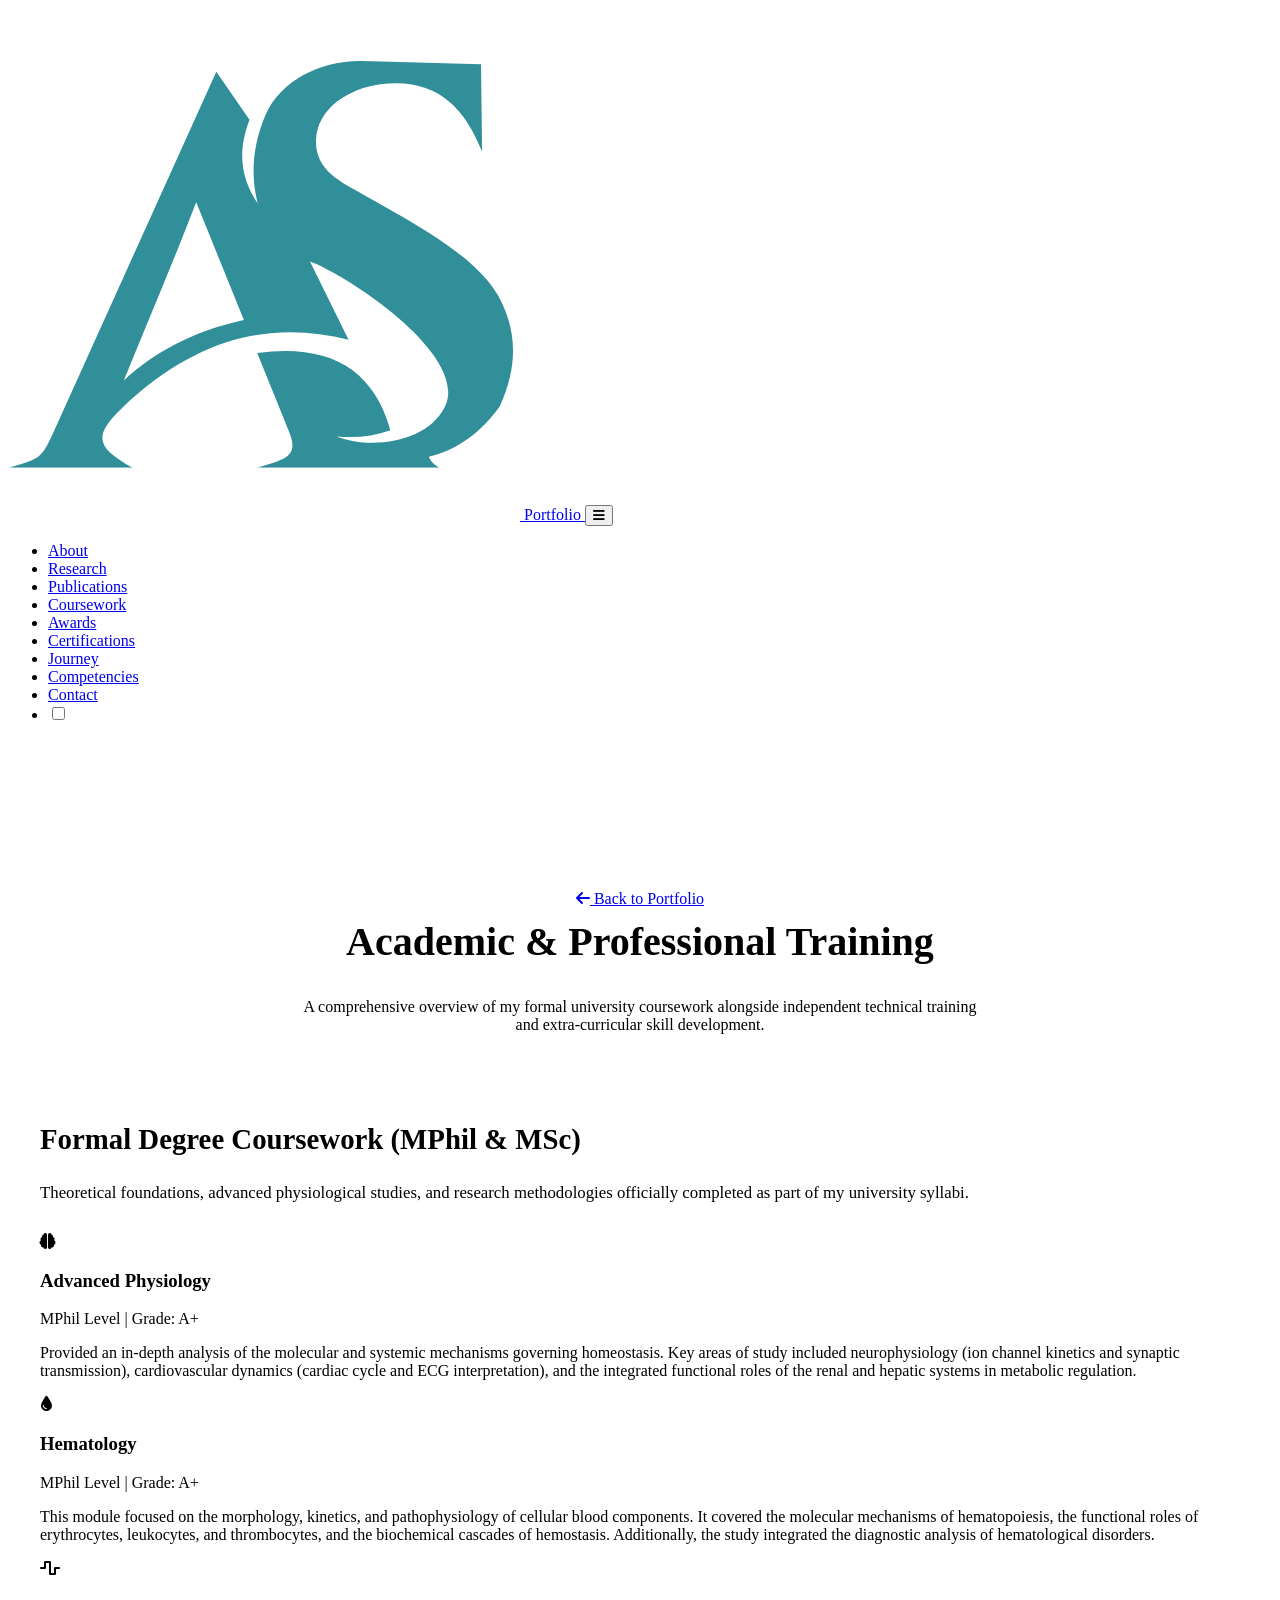
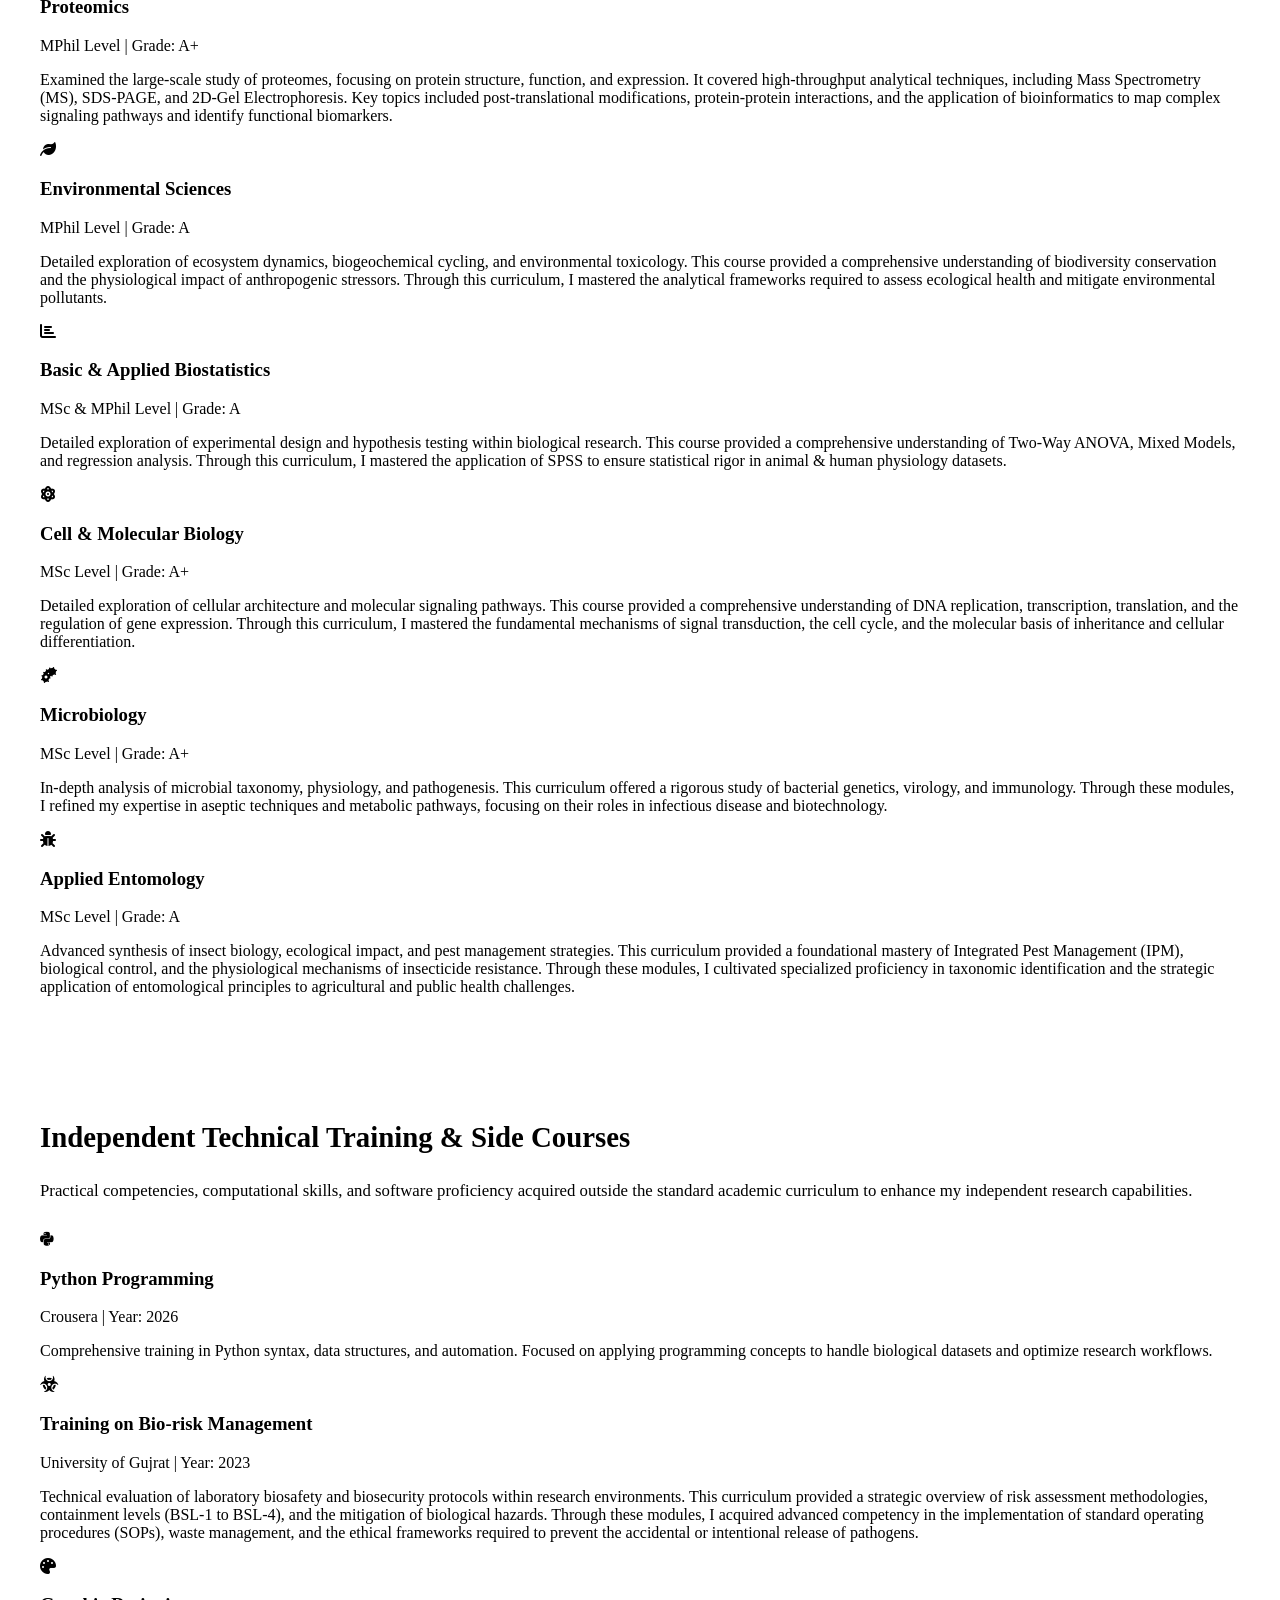
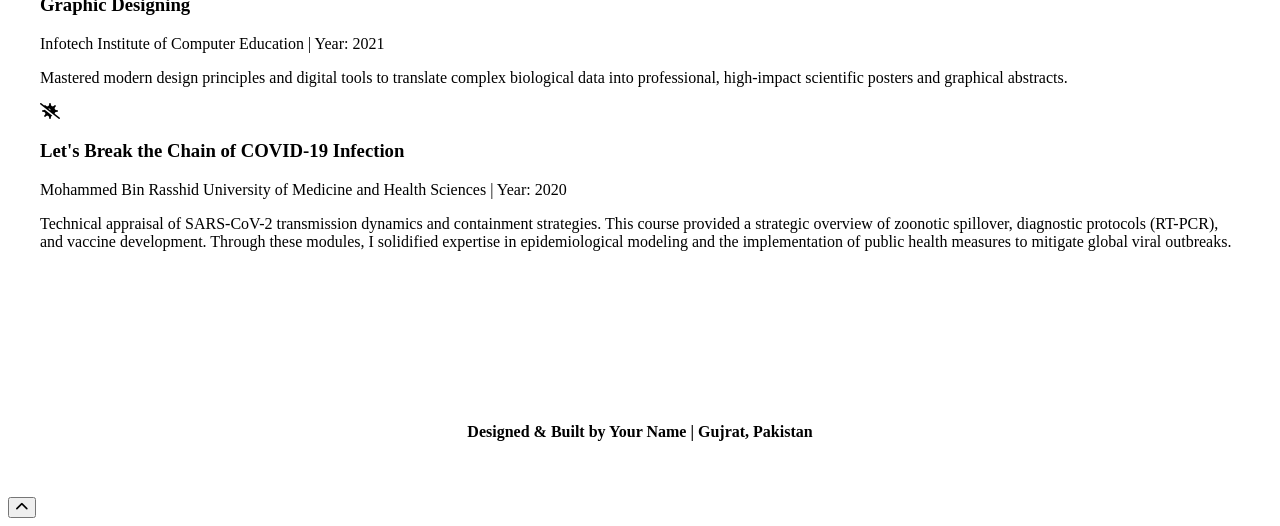
==== commit 82531c8d: "Update courses.html" ====
--- a/courses.html
+++ b/courses.html
@@ -5,7 +5,7 @@
     <meta name="viewport" content="width=device-width, initial-scale=1.0">
     <title>Academic & Technical Training | Biological Research</title>
     <link rel="icon" type="image/png" href="AS Portfolio Logo.png">
-    <link rel="stylesheet" href="style1.css">
+    <link rel="stylesheet" href="style.css">
     <link rel="stylesheet" href="https://cdnjs.cloudflare.com/ajax/libs/font-awesome/6.0.0/css/all.min.css">
 </head>
 <body>
@@ -14,7 +14,7 @@
 
     <header>
         <nav aria-label="Main Navigation">
-            <a href="index1.html" class="logo">
+            <a href="index.html" class="logo">
     <img src="AS Portfolio Logo.png" alt="Logo" class="nav-logo-icon">
     Portfolio
 </a>
@@ -178,6 +178,6 @@
     </main>
 
     <button id="scrollToTopBtn" aria-label="Scroll to top of page" title="Go to top"><i class="fas fa-chevron-up"></i></button>
-    <script src="script1.js"></script>
+    <script src="script.js"></script>
 </body>
-</html>+</html>
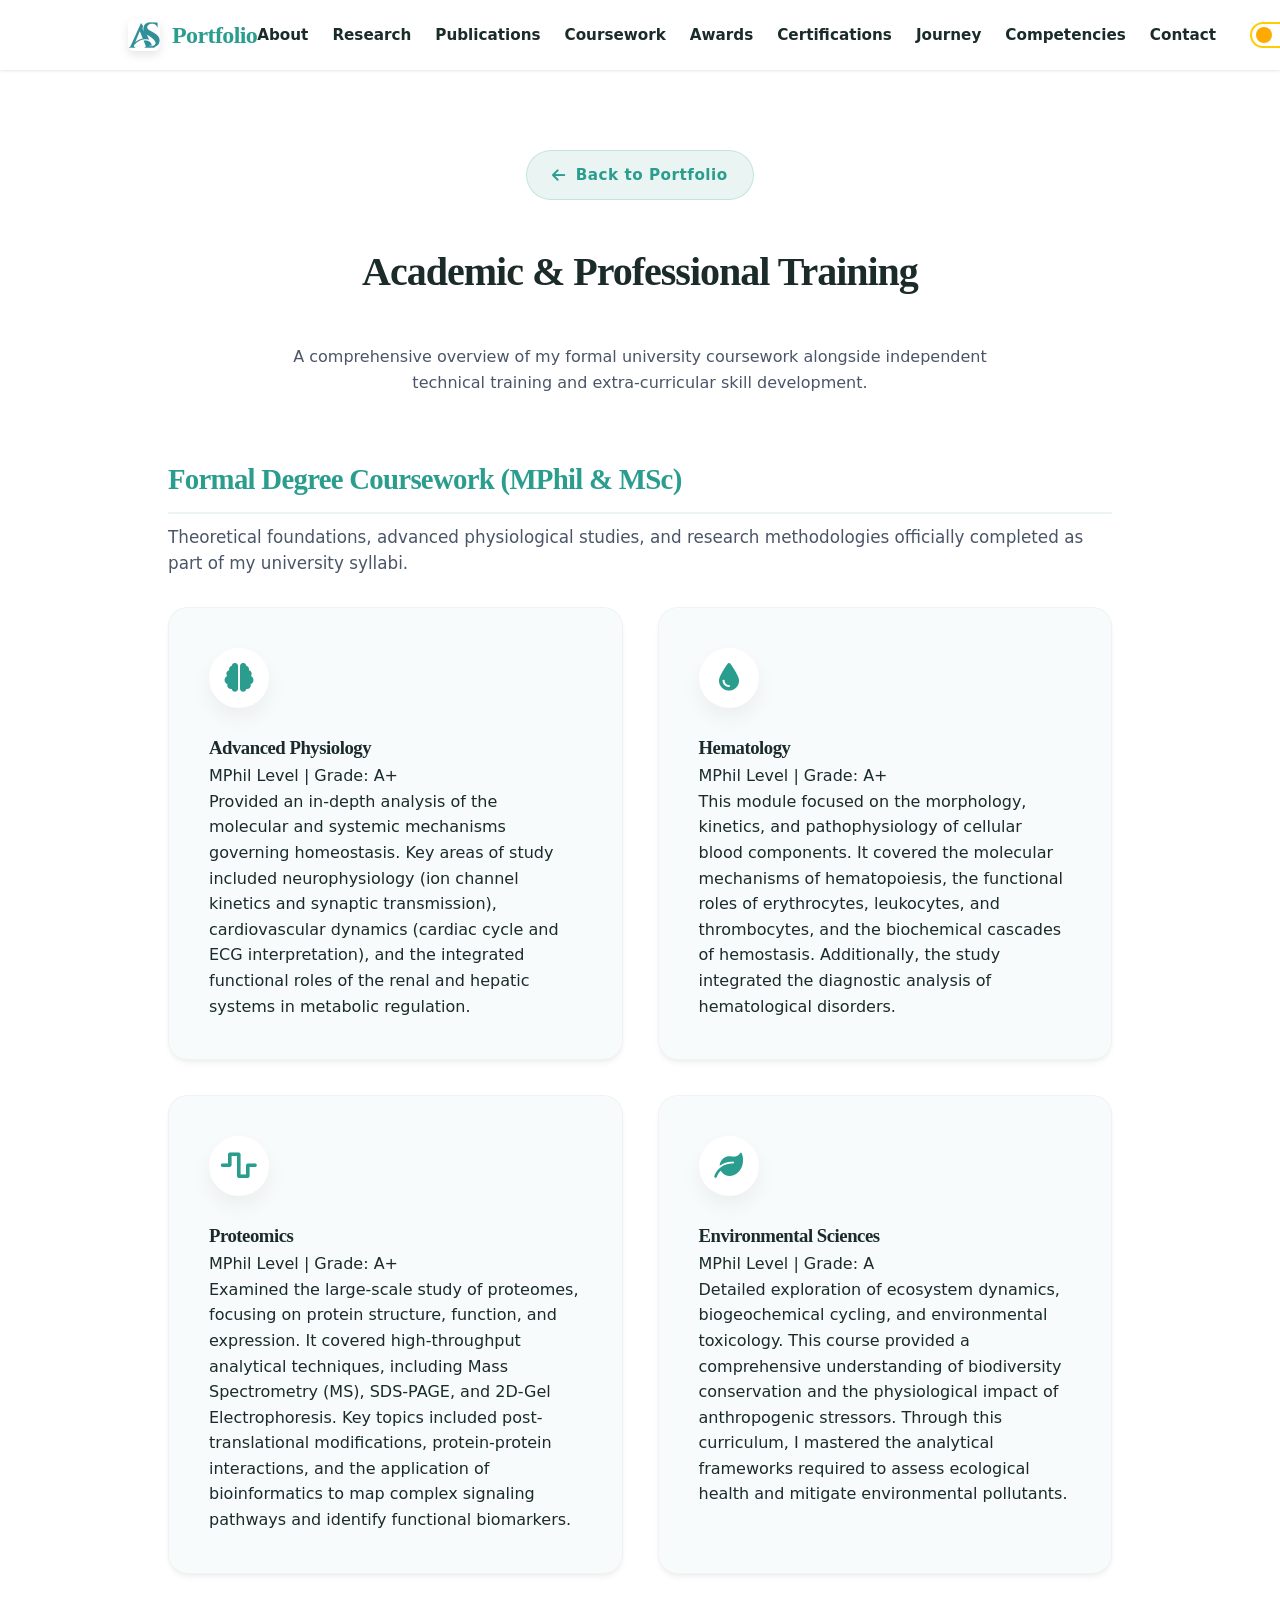
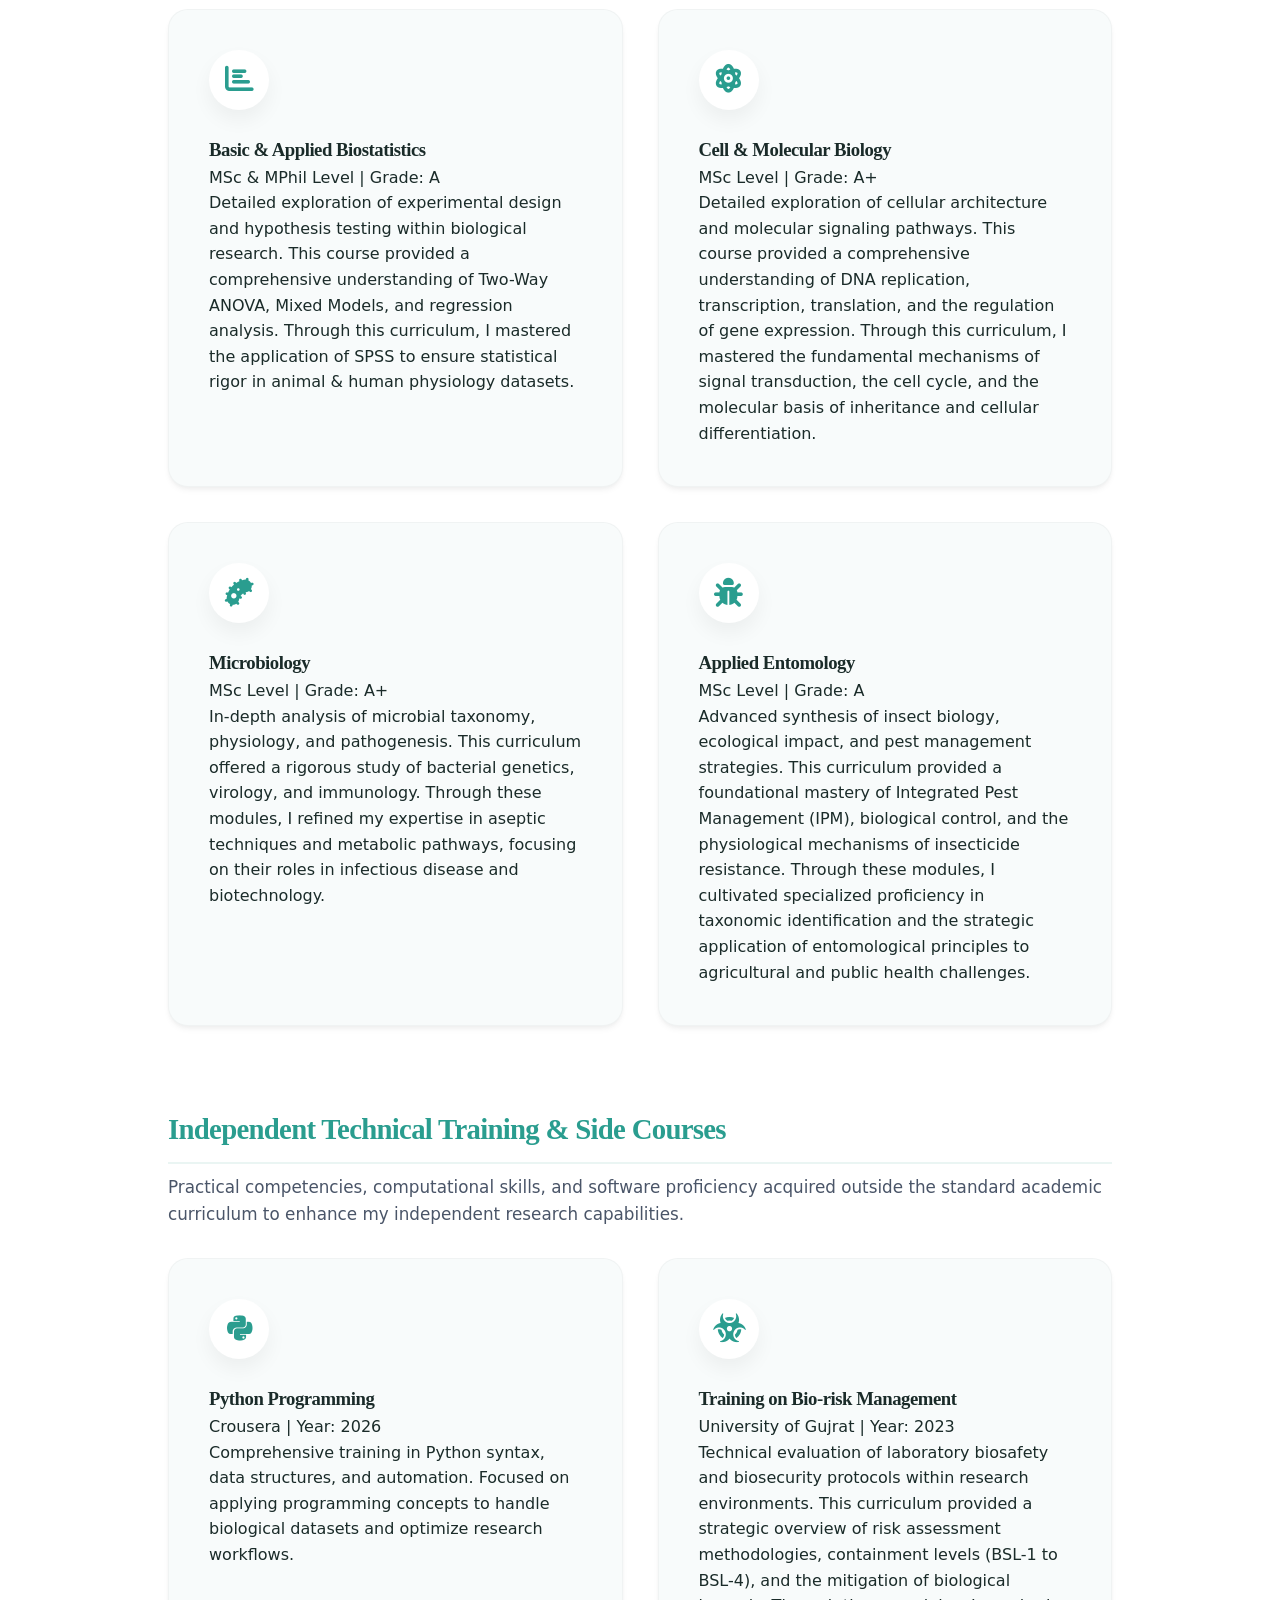
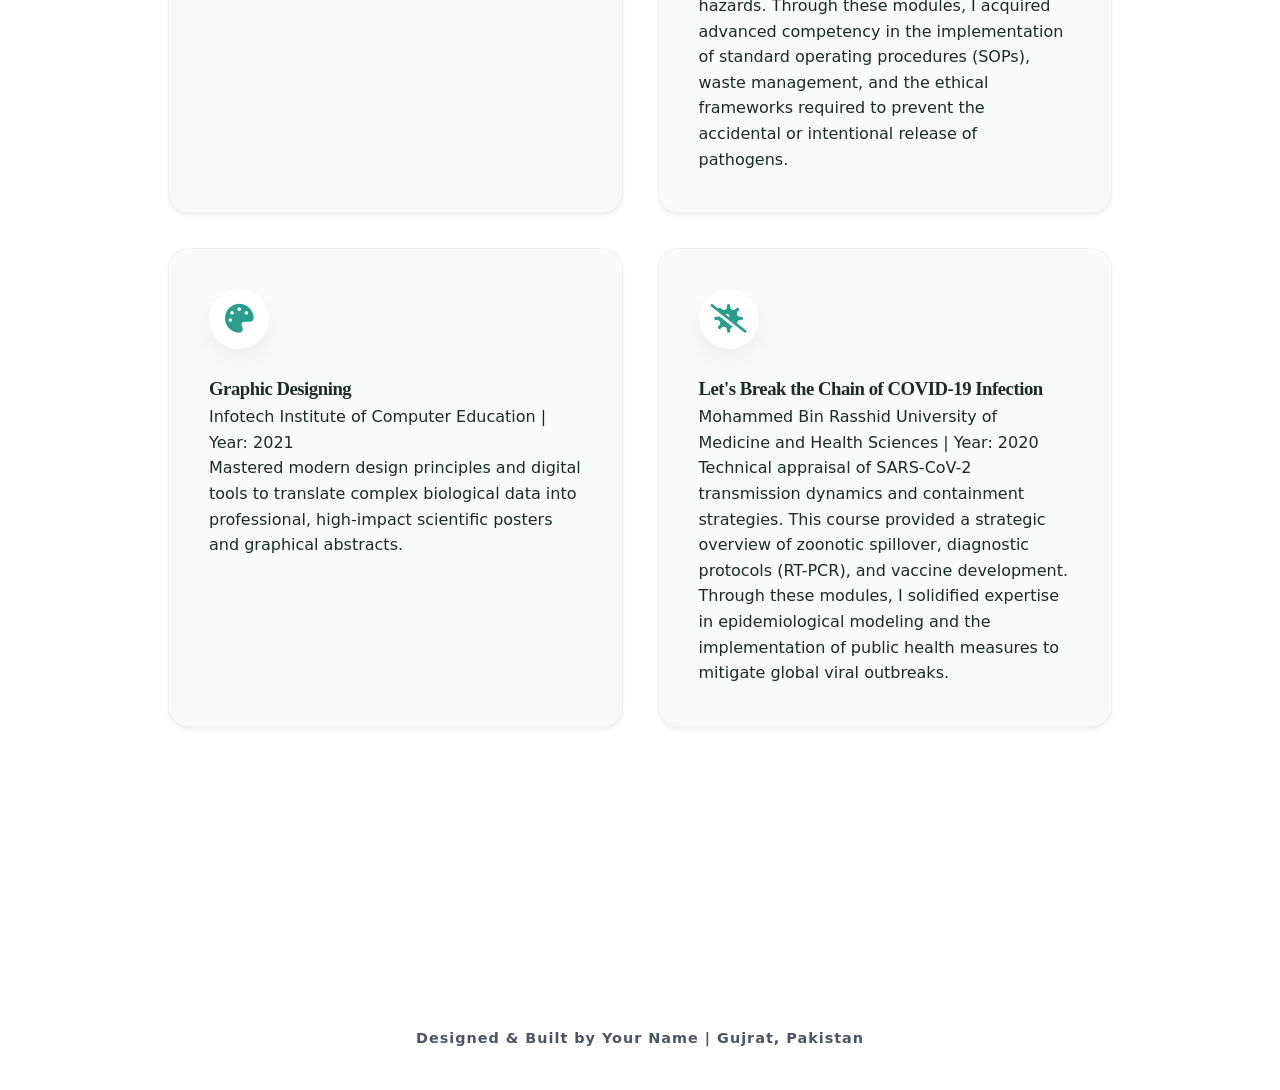
==== commit 5d5c14cf: "Update courses.html" ====
--- a/courses.html
+++ b/courses.html
@@ -20,15 +20,15 @@
 </a>
             <button class="hamburger" id="hamburger" aria-label="Toggle menu" aria-expanded="false"><i class="fas fa-bars"></i></button>
             <ul id="nav-links">
-                <li><a href="index1.html#about">About</a></li>
-                <li><a href="index1.html#projects">Research</a></li>
-                <li><a href="index1.html#publications">Publications</a></li>
-                <li><a href="index1.html#courses">Coursework</a></li>
-                <li><a href="index1.html#awards">Awards</a></li>
-                <li><a href="index1.html#certifications">Certifications</a></li>
-                <li><a href="index1.html#journey">Journey</a></li>
-                <li><a href="index1.html#skills">Competencies</a></li>
-                <li><a href="index1.html#contact">Contact</a></li>
+                <li><a href="index.html#about">About</a></li>
+                <li><a href="index.html#projects">Research</a></li>
+                <li><a href="index.html#publications">Publications</a></li>
+                <li><a href="index.html#courses">Coursework</a></li>
+                <li><a href="index.html#awards">Awards</a></li>
+                <li><a href="index.html#certifications">Certifications</a></li>
+                <li><a href="index.html#journey">Journey</a></li>
+                <li><a href="index.html#skills">Competencies</a></li>
+                <li><a href="index.html#contact">Contact</a></li>
                 <li class="theme-switch-wrapper"><label class="theme-switch" for="checkbox"><input type="checkbox" id="checkbox" /><div class="slider round"></div></label></li>
             </ul>
         </nav>
--- a/style.css
+++ b/style.css
@@ -0,0 +1,554 @@
+/* =========================================
+   1. GLOBAL VARIABLES & RESET
+   ========================================= */
+:root {
+    --primary: #2a9d8f; 
+    --primary-light: #eaf5f3; 
+    --bg-light: #f8fbfb; 
+    --dark: #1a2b29; 
+    --text-muted: #4a5568;
+    --white: #ffffff;
+    --glass-bg: rgba(255, 255, 255, 0.85);
+    
+    --shadow-soft: 0 4px 6px -1px rgba(0, 0, 0, 0.05), 0 2px 4px -1px rgba(0, 0, 0, 0.03);
+    --shadow-hover: 0 20px 25px -5px rgba(42, 157, 143, 0.15), 0 10px 10px -5px rgba(42, 157, 143, 0.04); 
+    
+    --transition-snappy: all 0.2s cubic-bezier(0.4, 0, 0.2, 1);
+    --transition-smooth: all 0.4s cubic-bezier(0.25, 0.8, 0.25, 1); 
+    
+    --font-body: 'Inter', system-ui, sans-serif;
+    --font-heading: 'Merriweather', Georgia, serif;
+}
+
+body.dark-mode { 
+    --bg-light: #121212; --white: #1e1e1e; --dark: #f0f0f0; 
+    --text-muted: #a0aec0; --primary-light: #1a2b29; 
+    --glass-bg: rgba(30, 30, 30, 0.85); --shadow-soft: 0 10px 30px rgba(0, 0, 0, 0.4); 
+}
+
+* { margin: 0; padding: 0; box-sizing: border-box; }
+html { scroll-behavior: smooth; font-size: 16px; }
+
+body { 
+    background-color: var(--white); color: var(--dark); line-height: 1.6; 
+    overflow-x: hidden; font-family: var(--font-body); 
+    transition: background-color 0.4s ease, color 0.4s ease;
+}
+
+section { padding: 5rem 10%; }
+
+h1, h2, h3, h4, h5, h6, .logo, .bold-name, .static-text {
+    font-family: var(--font-heading); letter-spacing: -0.025em; color: var(--dark);
+}
+
+h2 { text-align: center; font-size: 2.25rem; margin-bottom: 2.5rem; font-weight: 800; }
+a { text-decoration: none; color: inherit; }
+
+#about, #publications, #awards, #contact { background-color: var(--white); }
+#projects, #courses, #certifications, #journey, #skills { background-color: var(--bg-light); }
+
+/* --- Scroll Progress Bar --- */
+.scroll-progress-container { width: 100%; height: 4px; background: transparent; position: fixed; top: 0; z-index: 2000; }
+.scroll-progress-bar { height: 4px; background: linear-gradient(90deg, #2a9d8f, #48cae4); width: 0%; }
+
+/* --- Infinite Tech Marquee --- */
+.tech-marquee-wrapper { overflow: hidden; background: var(--dark); color: var(--white); padding: 1.5rem 0; display: flex; white-space: nowrap; position: relative; box-shadow: inset 0 0 20px rgba(0,0,0,0.5); }
+.tech-marquee { display: inline-block; animation: marqueeScroll 60s linear infinite; }
+.tech-marquee:hover { animation-play-state: paused; }
+.tech-marquee span { font-size: 1.1rem; font-weight: 600; margin: 0 2rem; letter-spacing: 0.05em; display: inline-flex; align-items: center; gap: 10px; color: var(--primary-light); }
+.tech-marquee span i { color: var(--primary); }
+@keyframes marqueeScroll { 0% { transform: translateX(0); } 100% { transform: translateX(-50%); } }
+
+/* =========================================
+   2. NAVIGATION
+   ========================================= */
+nav { 
+    position: fixed; top: 0; width: 100%; background: var(--glass-bg); 
+    backdrop-filter: blur(12px); -webkit-backdrop-filter: blur(12px);
+    padding: 1rem 10%; display: flex; justify-content: space-between; align-items: center; 
+    box-shadow: 0 1px 3px 0 rgba(0, 0, 0, 0.1); z-index: 1000; transition: var(--transition-smooth);
+}
+.logo { font-size: 1.5rem; font-weight: 900; color: var(--primary); }
+nav ul { list-style: none; display: flex; gap: 1.5rem; align-items: center; }
+nav ul li a { font-weight: 600; transition: var(--transition-snappy); font-size: 0.95rem; position: relative; padding-bottom: 0.25rem; }
+nav ul li a::after { content: ''; position: absolute; width: 0; height: 2px; bottom: 0; left: 50%; background-color: var(--primary); transition: var(--transition-snappy); transform: translateX(-50%); }
+nav ul li a:hover { color: var(--primary); }
+nav ul li a:hover::after { width: 100%; }
+
+.hamburger { display: none; font-size: 1.8rem; color: var(--dark); cursor: pointer; transition: var(--transition-snappy); border: none; background: transparent; }
+.hamburger:hover { color: var(--primary); }
+
+@media (max-width: 950px) {
+    .hamburger { display: block; } 
+    nav ul { position: absolute; top: 70px; left: -100%; flex-direction: column; background: var(--white); width: 100%; text-align: center; padding: 30px 0; box-shadow: 0 10px 20px rgba(0,0,0,0.1); transition: 0.4s ease-in-out; gap: 20px; }
+    nav ul.active { left: 0; }
+    .theme-switch-wrapper { justify-content: center; margin-top: 10px; }
+}
+
+/* =========================================
+   3. ANIMATIONS & REUSABLE BUTTONS
+   ========================================= */
+.btn-outline { 
+    display: inline-flex; justify-content: center; align-items: center; padding: 0.875rem 2rem; background: transparent; color: var(--primary); 
+    border: 2px solid var(--primary); border-radius: 9999px; font-size: 0.875rem; letter-spacing: 0.05em; font-weight: 700; transition: var(--transition-snappy); cursor: pointer;
+}
+.btn-outline:hover { background: var(--primary); color: var(--white); transform: translateY(-2px); box-shadow: var(--shadow-hover); }
+
+/* Theme-Colored Centered Back Button */
+.back-btn { 
+    display: inline-flex; align-items: center; justify-content: center; gap: 10px;
+    background-color: var(--primary-light); color: var(--primary); 
+    padding: 12px 25px; border-radius: 50px; font-weight: 700; font-size: 0.95rem;
+    letter-spacing: 0.5px; transition: var(--transition-smooth); 
+    border: 1px solid rgba(42, 157, 143, 0.2);
+    margin: 0 auto 30px auto; 
+}
+.back-btn:hover { 
+    background-color: var(--primary); color: var(--white); 
+    transform: translateY(-3px) translateX(-5px); 
+    box-shadow: 0 10px 20px rgba(42, 157, 143, 0.2); 
+}
+body.dark-mode .back-btn { background-color: rgba(42, 157, 143, 0.15); }
+body.dark-mode .back-btn:hover { background-color: var(--primary); color: var(--white); }
+
+.fade-up { opacity: 0; transform: translateY(30px) scale(0.98); transition: all 0.7s cubic-bezier(0.22, 1, 0.36, 1); visibility: hidden; }
+.fade-up.show { opacity: 1; transform: translateY(0) scale(1); visibility: visible; }
+
+/* =========================================
+   4. HERO SECTION
+   ========================================= */
+#hero { position: relative; min-height: 100vh; display: flex; align-items: center; background: var(--white); padding-top: 80px; overflow: hidden; }
+.hero-bg-theme { position: absolute; top: 0; right: 0; width: 35%; height: 85%; background: var(--primary); z-index: 1; border-bottom-left-radius: 40px; }
+.hero-container { display: flex; align-items: center; width: 100%; max-width: 1200px; margin: 0 auto; padding: 0 5%; position: relative; z-index: 2; gap: 50px; }
+.hero-text-area { flex: 1; position: relative; z-index: 4; padding-right: 30px; }
+.hero-image-area { flex: 1.2; position: relative; z-index: 3; margin-left: 0; }
+.hello-name { font-size: 1.5rem; color: var(--text-muted); margin-bottom: 15px; font-weight: 500; }
+.bold-name { font-weight: 900; color: var(--dark); font-size: 1.8rem; }
+.wave { display: inline-block; animation: wave-animation 2.5s infinite; transform-origin: 70% 70%; }
+@keyframes wave-animation { 0%, 60%, 100% { transform: rotate(0.0deg) } 10%, 30% { transform: rotate(14.0deg) } 20%, 40% { transform: rotate(-8.0deg) } 50% { transform: rotate(10.0deg) } }
+
+.static-text { font-size: 4.5rem; font-weight: 900; color: var(--dark); line-height: 1.1; margin-bottom: 40px; letter-spacing: -1.5px; }
+.text-slider { position: relative; height: 1.2em; display: block; }
+.dynamic-text { position: absolute; top: 0; left: 0; color: var(--primary); }
+
+.phd-status { display: inline-flex; align-items: center; gap: 12px; margin-top: 40px; padding: 10px 22px; background: var(--white); border: 1px solid rgba(0,0,0,0.05); border-radius: 50px; font-size: 0.95rem; color: var(--text-muted); font-weight: 600; box-shadow: var(--shadow-soft); width: fit-content; }
+.green-dot { width: 12px; height: 12px; background-color: var(--primary); border-radius: 50%; display: inline-block; animation: pulse-green 2s infinite; }
+@keyframes pulse-green { 0%, 100% { box-shadow: 0 0 0 0 rgba(42, 157, 143, 0.7); } 70% { box-shadow: 0 0 0 10px rgba(42, 157, 143, 0); } }
+
+.hero-image-area { flex: 1.4; position: relative; z-index: 3; margin-left: -8%; }
+.image-slider { position: relative; width: 100%; max-width: 1200px; height: 80vh; min-height: 600px; border-radius: 16px; overflow: hidden; filter: drop-shadow(0 0 30px rgba(42, 157, 143, 0.3)); box-shadow: 0 25px 50px rgba(0,0,0,0.15); }
+.slide-img { width: 100%; height: 100%; object-fit: cover; position: absolute; top: 0; left: 0; }
+.slide1-el, .slide2-el { opacity: 0; transition: opacity 1s ease-in-out; }
+.slide1-el.active, .slide2-el.active { opacity: 1; }
+body.dark-mode .hero-image-area::before { content: ''; position: absolute; top: 0; left: 0; width: 100%; height: 100%; opacity: 0.3; filter: blur(100px); background: radial-gradient(circle, var(--primary) 0%, rgba(42, 157, 143, 0) 80%); z-index: -1; }
+
+@media (max-width: 900px) { .hero-container { flex-direction: column; text-align: center; } .hero-bg-theme { width: 100%; height: 40%; border-bottom-left-radius: 0; } .hero-image-area { margin-left: 0; width: 100%; position: relative; margin-top: 40px; } .text-slider { display: flex; justify-content: center; } .dynamic-text { position: relative; } }
+
+/* =========================================
+   5. ABOUT & CARDS
+   ========================================= */
+.about-content p { font-size: 1.15rem; text-align: center; max-width: 800px; margin: 0 auto; color: var(--text-muted); line-height: 1.8; }
+
+.card-grid { display: grid; grid-template-columns: repeat(auto-fit, minmax(300px, 1fr)); gap: 2.5rem; max-width: 1200px; margin: 0 auto; }
+.card { background: var(--white); border-radius: 1rem; box-shadow: var(--shadow-soft); overflow: hidden; transition: var(--transition-smooth); border: 1px solid rgba(0,0,0,0.05); display: flex; flex-direction: column; }
+.card:hover { transform: translateY(-6px); box-shadow: var(--shadow-hover); border-color: rgba(42, 157, 143, 0.3); }
+
+.card-link-wrapper { display: flex; flex-direction: column; height: 100%; }
+.card-img { height: 220px; background: var(--primary-light); display: grid; place-items: center; color: var(--primary); font-weight: bold; }
+.card-info { padding: 2rem; display: flex; flex-direction: column; flex-grow: 1; }
+.card-info h3 { margin-bottom: 0.5rem; font-size: 1.25rem; color: var(--dark); line-height: 1.3; font-weight: 700; }
+.card-info p { color: var(--text-muted); font-size: 0.95rem; flex-grow: 1; }
+.read-more { margin-top: 1.25rem; color: var(--primary); font-weight: 700; font-size: 0.875rem; }
+
+.pub-card { padding: 40px 30px; text-align: center; justify-content: center; align-items: center; }
+.status-badge { display: inline-block; margin-top: 1rem; padding: 0.35rem 1rem; background: var(--primary); color: #fff; border-radius: 9999px; font-size: 0.75rem; font-weight: 700; text-transform: uppercase; letter-spacing: 0.05em; }
+.status-badge.pending { background: #e76f51; }
+
+/* --- Project Card Status Highlights --- */
+.status-wrapper { flex-grow: 1; margin-top: 0.5rem; }
+.project-status-highlight { display: inline-block; padding: 0.35rem 0.85rem; border-radius: 6px; font-size: 0.8rem; font-weight: 700; letter-spacing: 0.03em; }
+.project-status-highlight.pending-highlight { background-color: #fff0eb; color: #e76f51; border: 1px solid rgba(231, 111, 81, 0.2); }
+.project-status-highlight.completed-highlight { background-color: var(--primary-light); color: var(--primary); border: 1px solid rgba(42, 157, 143, 0.2); }
+body.dark-mode .project-status-highlight.pending-highlight { background-color: rgba(231, 111, 81, 0.15); }
+body.dark-mode .project-status-highlight.completed-highlight { background-color: rgba(42, 157, 143, 0.15); }
+
+/* =========================================
+   6. HOMEPAGE COURSES
+   ========================================= */
+.homepage-courses-wrapper { display: flex; gap: 40px; max-width: 1100px; margin: 0 auto; }
+.course-column { flex: 1; background: var(--white); padding: 35px; border-radius: 16px; box-shadow: var(--shadow-soft); border: 1px solid rgba(0,0,0,0.03); transition: var(--transition-smooth); }
+.course-column:hover { box-shadow: var(--shadow-hover); border-color: rgba(42, 157, 143, 0.3); }
+.column-title { color: var(--primary); font-size: 1.3rem; margin-bottom: 25px; padding-bottom: 12px; border-bottom: 2px solid var(--bg-light); }
+.mini-course-row { display: flex; align-items: center; gap: 18px; text-decoration: none; color: var(--dark); padding: 16px; border-radius: 12px; transition: var(--transition-snappy); margin-bottom: 15px; background: var(--bg-light); border: 1px solid rgba(0,0,0,0.02); }
+.mini-course-row:hover { transform: translateX(8px); background: var(--primary-light); border-color: var(--primary); }
+.mini-course-row i { font-size: 1.8rem; color: var(--primary); width: 45px; text-align: center; }
+.mini-course-row h4 { font-size: 1.05rem; margin-bottom: 4px; color: var(--dark); }
+.mini-course-row p { font-size: 0.85rem; color: var(--text-muted); margin: 0; }
+
+@media (max-width: 850px) { .homepage-courses-wrapper { flex-direction: column; gap: 30px; } }
+
+/* =========================================
+   7. AWARDS & CERTIFICATIONS (Flexbox Layout)
+   ========================================= */
+.awards-canvas { max-width: 1100px; margin: 0 auto; background: linear-gradient(to bottom, var(--primary-light) 0%, var(--primary-light) 50%, rgba(42, 157, 143, 0.1) 50%, rgba(42, 157, 143, 0.1) 100%); border-radius: 30px; padding: 80px 60px; display: flex; flex-direction: column; box-shadow: inset 0 0 50px rgba(0,0,0,0.02); }
+.award-card { background: var(--white); width: 55%; border-radius: 20px; box-shadow: 0 20px 40px rgba(0,0,0,0.08); overflow: hidden; transition: var(--transition-smooth); cursor: pointer; }
+.award-card:hover { transform: translateY(-8px); box-shadow: var(--shadow-hover); border-color: rgba(42, 157, 143, 0.3); }
+.corner-left { align-self: flex-start; z-index: 1; }
+.corner-right { align-self: flex-end; margin-top: -80px; z-index: 2; cursor: default; } 
+.award-img { width: 100%; height: 350px; object-fit: cover; display: block; }
+.award-text { padding: 35px; }
+.award-text h3 { font-size: 1.5rem; margin-bottom: 8px; color: var(--dark); }
+.award-date { color: var(--primary); font-weight: 700; margin-bottom: 15px; font-size: 0.95rem; text-transform: uppercase; letter-spacing: 1px; }
+
+.pending-award-img { width: 100%; height: 350px; background: linear-gradient(135deg, var(--primary), var(--dark)); display: flex; flex-direction: column; justify-content: center; align-items: center; color: var(--white); text-align: center; border-bottom: 4px solid var(--primary-light); }
+.pending-award-img i { font-size: 4.5rem; margin-bottom: 20px; color: var(--white); opacity: 0.9; }
+.pending-award-img p { font-size: 1.2rem; font-weight: 700; letter-spacing: 2px; text-transform: uppercase; color: var(--white); opacity: 0.9; margin: 0; }
+
+@media (max-width: 850px) { .awards-canvas { padding: 40px 20px; background: var(--primary-light); } .award-card { width: 100%; } .corner-right { margin-top: 40px; } }
+
+/* Flexbox guarantees the 3rd odd item is perfectly centered */
+.cert-modern-grid { 
+    display: flex; 
+    flex-wrap: wrap; 
+    justify-content: center; 
+    gap: 40px; 
+    max-width: 1200px; 
+    margin: 0 auto; 
+}
+
+.cert-card { 
+    width: calc(50% - 20px); 
+    max-width: 550px;        
+    position: relative; 
+    border-radius: 16px; 
+    overflow: hidden; 
+    box-shadow: var(--shadow-soft); 
+    height: 320px; 
+    background: var(--bg-light); 
+    border: 1px solid rgba(0,0,0,0.05); 
+    cursor: pointer; 
+    transition: var(--transition-smooth); 
+}
+
+.cert-card:hover { transform: translateY(-8px); box-shadow: var(--shadow-hover); border-color: rgba(42, 157, 143, 0.3); }
+.cert-img { width: 100%; height: 100%; object-fit: cover; object-position: center top; transition: transform 0.6s cubic-bezier(0.25, 0.8, 0.25, 1); }
+.cert-card:hover .cert-img { transform: scale(1.05); }
+
+.cert-overlay { position: absolute; bottom: -10px; left: 0; right: 0; background: var(--glass-bg); backdrop-filter: blur(12px); -webkit-backdrop-filter: blur(12px); padding: 25px 20px; border-top: 1px solid rgba(255, 255, 255, 0.5); transform: translateY(100%); transition: transform 0.4s cubic-bezier(0.25, 0.8, 0.25, 1); display: flex; flex-direction: column; justify-content: center; align-items: center; text-align: center; }
+.cert-card:hover .cert-overlay { transform: translateY(0); bottom: 0; }
+.cert-text h4 { color: var(--dark); font-size: 1.25rem; margin-bottom: 5px; font-weight: 800; }
+.cert-text p { color: var(--primary); font-weight: 700; font-size: 0.95rem; margin: 0; letter-spacing: 0.5px; }
+
+@media (max-width: 850px) { 
+    .cert-modern-grid { flex-direction: column; align-items: center; } 
+    .cert-card { width: 100%; height: 260px; } 
+    .cert-overlay { transform: translateY(0); bottom: 0; background: rgba(255, 255, 255, 0.95); } 
+}
+
+/* --- Lightbox Modal --- */
+.modal-overlay { display: none; position: fixed; z-index: 2000; padding-top: 50px; left: 0; top: 0; width: 100%; height: 100%; overflow: auto; background-color: rgba(0,0,0,0.9); backdrop-filter: blur(5px); opacity: 0; transition: opacity 0.3s ease; }
+.modal-overlay.show-modal { display: block; opacity: 1; }
+.modal-content { margin: auto; display: block; width: 80%; max-width: 900px; border-radius: 10px; box-shadow: 0 0 30px rgba(0,0,0,0.5); animation: zoomIn 0.3s ease; }
+@keyframes zoomIn { from {transform:scale(0.9)} to {transform:scale(1)} }
+.close-modal { position: absolute; top: 20px; right: 40px; color: #f1f1f1; font-size: 40px; font-weight: bold; cursor: pointer; transition: 0.3s; }
+.close-modal:hover { color: var(--primary); }
+#modal-caption { margin: auto; display: block; width: 80%; max-width: 900px; text-align: center; color: #ccc; padding: 15px 0; font-size: 1.2rem; }
+
+/* =========================================
+   8. JOURNEY TIMELINE
+   ========================================= */
+.timeline { position: relative; max-width: 1000px; margin: 0 auto; padding: 40px 0; }
+.timeline::before { content: ''; position: absolute; left: 50%; top: 0; bottom: 0; width: 3px; background: #e2e8f0; transform: translateX(-50%); border-radius: 10px; }
+.timeline-item { position: relative; width: 100%; display: flex; justify-content: space-between; align-items: center; margin-bottom: 60px; }
+.timeline-dot { position: absolute; left: 50%; transform: translateX(-50%); width: 24px; height: 24px; background: var(--white); border: 4px solid var(--primary); border-radius: 50%; z-index: 2; box-shadow: 0 0 0 6px var(--bg-light); }
+.timeline-content { width: 42%; padding: 30px; background: var(--white); border-radius: 12px; box-shadow: 0 4px 15px rgba(0,0,0,0.04); border: 1px solid rgba(0,0,0,0.03); text-align: left; transition: var(--transition-smooth); }
+.timeline-content:hover { transform: translateY(-5px); box-shadow: var(--shadow-hover); border-color: rgba(42, 157, 143, 0.3); }
+.timeline-date { width: 42%; font-size: 1.05rem; font-weight: 600; color: var(--text-muted); }
+.timeline-item.left .timeline-date { text-align: left; padding-left: 20px; }
+.timeline-item.right .timeline-date { text-align: right; padding-right: 20px; }
+
+@media (max-width: 800px) { .timeline::before { left: 24px; transform: none; } .timeline-item { flex-direction: column !important; align-items: flex-start; padding-left: 60px; margin-bottom: 40px; } .timeline-dot { left: 12px; transform: none; top: 0; } .timeline-content, .timeline-date { width: 100%; text-align: left !important; padding: 0 !important; } .timeline-date { margin-bottom: 12px; margin-top: 0; padding-left: 0 !important; padding-right: 0 !important; } }
+
+/* =========================================
+   9. SKILLS BARS
+   ========================================= */
+.skills-container { display: grid; grid-template-columns: repeat(2, 1fr); gap: 35px 50px; max-width: 1000px; margin: 0 auto; }
+.full-width-skill { grid-column: 1 / -1; }
+.skill-box { display: flex; flex-direction: column; gap: 12px; }
+.skill-info { display: flex; justify-content: space-between; align-items: center; }
+.skill-name { font-size: 1.1rem; font-weight: 700; color: var(--dark); display: flex; align-items: center; gap: 10px; }
+.skill-name i { color: var(--primary); font-size: 1.2rem; }
+.skill-percent { font-weight: 800; color: var(--primary); font-size: 1rem; }
+.skill-bar { width: 100%; height: 12px; background-color: var(--white); border-radius: 20px; overflow: hidden; box-shadow: inset 0 2px 5px rgba(0,0,0,0.05); border: 1px solid rgba(0,0,0,0.03); }
+.skill-fill { height: 100%; width: 0; background: linear-gradient(90deg, #2a9d8f, #48cae4); border-radius: 20px; transition: width 1.5s cubic-bezier(0.25, 0.8, 0.25, 1); }
+
+@media (max-width: 800px) { .skills-container { grid-template-columns: 1fr; gap: 30px; } }
+
+/* =========================================
+   10. CONTACT SECTION
+   ========================================= */
+#contact { padding: 120px 10% 80px 10%; }
+.contact-subtext { text-align: center; color: var(--text-muted); font-size: 1.1rem; max-width: 700px; margin: 0 auto 50px auto; }
+.contact-container { display: flex; gap: 40px; max-width: 1100px; margin: 0 auto; align-items: stretch; }
+
+.contact-info-box { flex: 1; background: var(--bg-light); padding: 40px; border-radius: 16px; box-shadow: var(--shadow-soft); display: flex; flex-direction: column; gap: 30px; border: 1px solid rgba(0,0,0,0.03); transition: var(--transition-smooth); }
+.contact-info-box:hover { box-shadow: var(--shadow-hover); transform: translateY(-5px); border-color: rgba(42, 157, 143, 0.3); }
+.info-item { display: flex; align-items: flex-start; gap: 20px; }
+.info-item i { font-size: 1.2rem; color: var(--primary); background: var(--white); width: 45px; height: 45px; display: flex; align-items: center; justify-content: center; border-radius: 50%; box-shadow: 0 4px 10px rgba(0,0,0,0.05); transition: var(--transition-snappy); }
+.info-item h4 { color: var(--dark); margin-bottom: 5px; font-size: 1.1rem; }
+.info-item p, .info-item a { color: var(--text-muted); text-decoration: none; font-size: 0.95rem; transition: var(--transition-snappy); }
+.info-item a:hover { color: var(--primary); }
+
+.social-icons-left { display: flex; gap: 15px; margin-top: auto; padding-top: 30px; border-top: 1px solid rgba(0,0,0,0.05); }
+.social-icons-left a { color: var(--dark); font-size: 1.2rem; background: var(--white); width: 45px; height: 45px; display: flex; align-items: center; justify-content: center; border-radius: 50%; transition: var(--transition-snappy); box-shadow: 0 4px 10px rgba(0,0,0,0.05); }
+.social-icons-left a:hover { background: var(--primary); color: #ffffff; transform: translateY(-5px); box-shadow: 0 10px 20px rgba(42,157,143,0.3); }
+
+.contact-form-box { flex: 1.5; background: var(--bg-light); padding: 40px; border-radius: 16px; box-shadow: var(--shadow-soft); border: 1px solid rgba(0,0,0,0.03); transition: var(--transition-smooth); }
+.contact-form-box:hover { box-shadow: var(--shadow-hover); transform: translateY(-5px); border-color: rgba(42, 157, 143, 0.3); }
+.contact-form-box form { display: flex; flex-direction: column; gap: 20px; }
+.contact-form-box .input-group,
+.contact-form-box input.full-width,
+.contact-form-box textarea {
+    margin-bottom: 22px !important;
+}
+.input-group { display: flex; gap: 20px; }
+.contact-form-box input, .contact-form-box textarea { width: 100%; padding: 16px 20px; border: 1px solid rgba(0,0,0,0.08); border-radius: 8px; background: var(--white); color: var(--dark); font-size: 0.95rem; transition: var(--transition-snappy); font-family: inherit; }
+.contact-form-box input:focus, .contact-form-box textarea:focus { outline: none; border-color: var(--primary); box-shadow: 0 0 0 4px rgba(42, 157, 143, 0.1); }
+.contact-form-box textarea { resize: vertical; }
+.full-width { width: 100%; }
+
+.btn-submit { background: var(--primary); color: #ffffff; padding: 16px 30px; border: none; border-radius: 8px; font-size: 1rem; font-weight: 700; cursor: pointer; transition: var(--transition-snappy); display: inline-flex; align-items: center; justify-content: center; gap: 10px; width: max-content; margin-top: 10px; }
+.btn-submit:hover { transform: translateY(-3px); box-shadow: 0 15px 30px rgba(42,157,143,0.3); }
+.footer-credit { text-align: center; margin-top: 80px; font-size: 0.9rem; color: var(--text-muted); font-weight: 600; letter-spacing: 1px; }
+
+@media (max-width: 850px) { .contact-container { flex-direction: column; } .input-group { flex-direction: column; gap: 20px; } .btn-submit { width: 100%; } }
+
+/* =========================================
+   11. DARK MODE TOGGLE & SCROLL TO TOP
+   ========================================= */
+.theme-switch-wrapper { display: flex; align-items: center; margin-left: 10px; }
+.theme-switch { position: relative; display: inline-block; width: 50px; height: 26px; }
+.theme-switch input { display: none; }
+.slider { position: absolute; cursor: pointer; top: 0; left: 0; right: 0; bottom: 0; border: 2px solid #ffcc00; border-radius: 34px; transition: .4s; }
+.slider:before { position: absolute; content: ""; height: 16px; width: 16px; left: 4px; bottom: 3px; background-color: #ffaa00; border-radius: 50%; transition: .4s; }
+input:checked + .slider { border-color: var(--primary); }
+input:checked + .slider:before { transform: translateX(22px); background-color: var(--primary); }
+
+#scrollToTopBtn { position: fixed; bottom: 30px; right: 30px; z-index: 999; width: 50px; height: 50px; border-radius: 50%; background-color: var(--primary); color: #ffffff; border: none; font-size: 1.2rem; display: flex; justify-content: center; align-items: center; cursor: pointer; box-shadow: 0 4px 15px rgba(0,0,0,0.15); opacity: 0; visibility: hidden; transform: translateY(20px); transition: var(--transition-smooth); }
+#scrollToTopBtn.show-btn { opacity: 1; visibility: visible; transform: translateY(0); }
+#scrollToTopBtn:hover { background-color: var(--dark); transform: translateY(-5px); box-shadow: 0 8px 25px rgba(0,0,0,0.3); }
+
+/* =========================================
+   12. PRINT OPTIMIZATION (For Academic Committees)
+   ========================================= */
+@media print {
+    body { background: #fff; color: #000; font-size: 11pt; }
+    nav, #scrollToTopBtn, .theme-switch-wrapper, .btn-outline, .tech-marquee-wrapper, .contact-form-box, .scroll-progress-container { 
+        display: none !important; 
+    }
+    section { padding: 2rem 0; page-break-inside: avoid; }
+    h2 { font-size: 16pt; margin-bottom: 1rem; text-align: left; border-bottom: 1px solid #000; }
+    .card, .award-card, .cert-card, .timeline-content, .course-block { 
+        box-shadow: none; border: 1px solid #ccc; background: #fff; transform: none !important; page-break-inside: avoid;
+    }
+    .skill-fill { background: #000 !important; }
+    a { text-decoration: none; color: #000; }
+    a::after { content: " (" attr(href) ")"; font-size: 9pt; color: #555; }
+}
+
+/* =========================================
+   13. MODERN COURSE GRID & GLOW EFFECTS
+   ========================================= */
+.course-modern-grid { display: grid; grid-template-columns: repeat(auto-fit, minmax(350px, 1fr)); gap: 35px; width: 100%; }
+
+.course-block {
+    display: flex; flex-direction: column; gap: 15px; background: var(--bg-light); padding: 40px; 
+    border-radius: 20px; box-shadow: var(--shadow-soft); border: 1px solid rgba(0,0,0,0.03); 
+    transition: all 0.4s cubic-bezier(0.25, 0.8, 0.25, 1); position: relative; z-index: 1;
+    scroll-margin-top: 130px; 
+}
+
+.course-block:hover {
+    transform: translateY(-10px) scale(1.02);
+    box-shadow: 0 0 30px rgba(42, 157, 143, 0.3), 0 20px 40px rgba(42, 157, 143, 0.15);
+    border-color: var(--primary); z-index: 10;
+}
+
+.course-block .course-icon {
+    width: 60px; height: 60px; background: var(--white); display: flex; align-items: center; 
+    justify-content: center; border-radius: 50%; font-size: 1.8rem; color: var(--primary); 
+    box-shadow: 0 10px 20px rgba(0,0,0,0.05); margin-bottom: 10px;
+}
+
+.featured-active {
+    grid-column: 1 / -1; display: flex; flex-direction: row; align-items: center;
+    background: linear-gradient(135deg, var(--white) 0%, var(--primary-light) 100%);
+    border: 2px solid var(--primary) !important; box-shadow: 0 20px 50px rgba(42, 157, 143, 0.2) !important;
+    animation: slideDownFade 0.8s cubic-bezier(0.25, 1, 0.2, 1) forwards;
+    scroll-margin-top: 130px; 
+}
+
+@media (max-width: 800px) { .featured-active { flex-direction: column; text-align: center; } .featured-active .course-icon { margin: 0 auto 15px auto; } }
+
+/* =========================================
+   14. INTERACTIVE PHOTO ILLUMINATION
+   ========================================= */
+.image-slider img.slide-img { transition: all 0.5s cubic-bezier(0.25, 0.8, 0.25, 1); cursor: pointer; }
+.image-slider img.slide-img:hover {
+    box-shadow: 0 0 35px rgba(42, 157, 143, 0.7); transform: translateY(-8px) scale(1.02);
+    filter: drop-shadow(0 0 15px rgba(42, 157, 143, 0.5)) brightness(1.03);
+}
+
+.project-detail-section .project-images img { transition: all 0.5s cubic-bezier(0.25, 0.8, 0.25, 1) !important; cursor: pointer; }
+.project-detail-section .project-images img:hover {
+    box-shadow: 0 0 35px rgba(42, 157, 143, 0.7); transform: translateY(-8px) scale(1.02) !important;
+    filter: drop-shadow(0 0 15px rgba(42, 157, 143, 0.5)) brightness(1.03);
+}
+
+body.dark-mode .image-slider img.slide-img:hover,
+body.dark-mode .project-detail-section .project-images img:hover {
+    box-shadow: 0 0 40px rgba(42, 157, 143, 0.6); filter: drop-shadow(0 0 15px rgba(42, 157, 143, 0.4)) brightness(1.05);
+}
+
+/* =========================================
+   15. NEXT PROJECT BANNER & PROJECT GRID
+   ========================================= */
+.project-navigation { margin-top: 80px; padding-top: 0; border-top: none; }
+.next-project-banner {
+    display: flex; justify-content: space-between; align-items: center;
+    background: linear-gradient(135deg, var(--bg-light), var(--primary-light)); padding: 40px 50px;
+    border-radius: 20px; text-decoration: none; color: var(--dark); border: 1px solid rgba(42, 157, 143, 0.1);
+    transition: all 0.4s cubic-bezier(0.25, 0.8, 0.25, 1); box-shadow: var(--shadow-soft);
+}
+.next-project-banner:hover {
+    transform: translateY(-8px); box-shadow: 0 0 30px rgba(42, 157, 143, 0.3), 0 20px 40px rgba(42, 157, 143, 0.15); border-color: var(--primary);
+}
+.next-banner-text span { display: block; color: var(--primary); font-weight: 800; text-transform: uppercase; letter-spacing: 2px; font-size: 0.85rem; margin-bottom: 8px; }
+.next-banner-text h3 { font-size: 1.8rem; margin: 0; font-family: var(--font-heading); }
+.next-banner-icon { width: 60px; height: 60px; background: var(--primary); color: var(--white); display: flex; align-items: center; justify-content: center; border-radius: 50%; font-size: 1.5rem; transition: transform 0.4s ease; }
+.next-project-banner:hover .next-banner-icon { transform: translateX(10px); }
+
+@media (max-width: 700px) {
+    .next-project-banner { flex-direction: column; text-align: center; gap: 20px; padding: 30px; }
+    .next-project-banner:hover .next-banner-icon { transform: translateY(10px) translateX(0); }
+}
+
+/* --- Modern 2x2 Project Image Grid --- */
+.project-images { 
+    flex: 1; 
+    display: grid; 
+    grid-template-columns: repeat(2, 1fr); 
+    gap: 0px; 
+    align-content: start;
+    margin-top: 25px; 
+    border-radius: 12px; 
+    overflow: hidden; 
+    box-shadow: var(--shadow-soft);
+}
+
+.project-images img { 
+    width: 100%; 
+    height: 250px; 
+    border-radius: 0px; 
+    box-shadow: none; 
+    object-fit: cover; 
+    transition: all 0.5s cubic-bezier(0.25, 0.8, 0.25, 1) !important;
+    cursor: pointer;
+}
+
+/* Hover Illumination */
+.project-images img:hover {
+    box-shadow: 0 0 30px rgba(0, 0, 0, 0.6);
+    transform: scale(1.05) !important;
+    z-index: 10;
+    position: relative; 
+    border-radius: 8px;
+}
+
+/* --- Center the 3rd image if there are exactly 3 images --- */
+.project-images img:nth-child(3):last-child {
+    grid-column: 1 / -1; 
+    width: 50%;          
+    margin: 0 auto;      
+}
+
+/* Mobile: Stack images in a single column if the screen is small */
+@media (max-width: 600px) {
+    .project-images { grid-template-columns: 1fr; }
+    .project-images img:nth-child(3):last-child {
+        width: 100%; 
+    }
+}
+
+/* =========================================
+   16. MOBILE PERFECTION (Professional & Academic)
+   ========================================= */
+@media (max-width: 768px) {
+    section { padding: 4rem 5%; }
+    .static-text { font-size: 2.8rem; line-height: 1.2; margin-bottom: 30px; }
+    h2 { font-size: 2rem; }
+    .hero-text-area { text-align: center; display: flex; flex-direction: column; align-items: center; }
+    
+    .course-modern-grid, .card-grid { 
+        grid-template-columns: 1fr; 
+        gap: 25px;
+    }
+    
+    .image-slider { min-height: 400px; height: 50vh; margin-top: 30px; }
+    
+    .contact-info-box { align-items: center; text-align: center; }
+    .info-item { flex-direction: column; gap: 10px; align-items: center; }
+    .social-icons-left { justify-content: center; width: 100%; border-top: none; padding-top: 10px; }
+    
+    .timeline::before { left: 20px; }
+    .timeline-item { padding-left: 50px !important; margin-bottom: 40px; }
+    .timeline-dot { left: 8px !important; }
+    
+    .btn-outline, .back-btn { width: 100%; max-width: 300px; justify-content: center; }
+}
+
+/* =========================================
+   17. NAVBAR LOGO ICON ALIGNMENT
+   ========================================= */
+.logo {
+    display: flex;
+    align-items: center;
+    gap: 12px; 
+    text-decoration: none; 
+}
+
+.nav-logo-icon {
+    width: 32px; 
+    height: 32px;
+    object-fit: cover;
+    border-radius: 6px; 
+    box-shadow: 0 4px 10px rgba(0,0,0,0.1); 
+    transition: transform 0.3s ease;
+}
+
+.logo:hover .nav-logo-icon {
+    transform: rotate(-5deg) scale(1.1); 
+}
+
+/* =========================================
+   MOBILE FIX: CAMOUFLAGE COLOR OVERRIDE
+   ========================================= */
+@media (max-width: 850px) {
+    /* 1. Make Biologist & Zoologist visible */
+    .hero-text-area .dynamic-text {
+        color: #ffffff !important; /* Changes text to white on mobile */
+    }
+
+    /* 2. Make the CV Button visible */
+    .hero-text-area .btn-outline {
+        color: #ffffff !important; /* Button text color */
+        border-color: #ffffff !important; /* Button outline color */
+        background-color: transparent !important;
+    }
+    
+    /* (Optional) How the button looks when tapped on mobile */
+    .hero-text-area .btn-outline:active {
+        background-color: #ffffff !important;
+        color: #000000 !important; /* Changes text to black when tapped */
+    }
+}
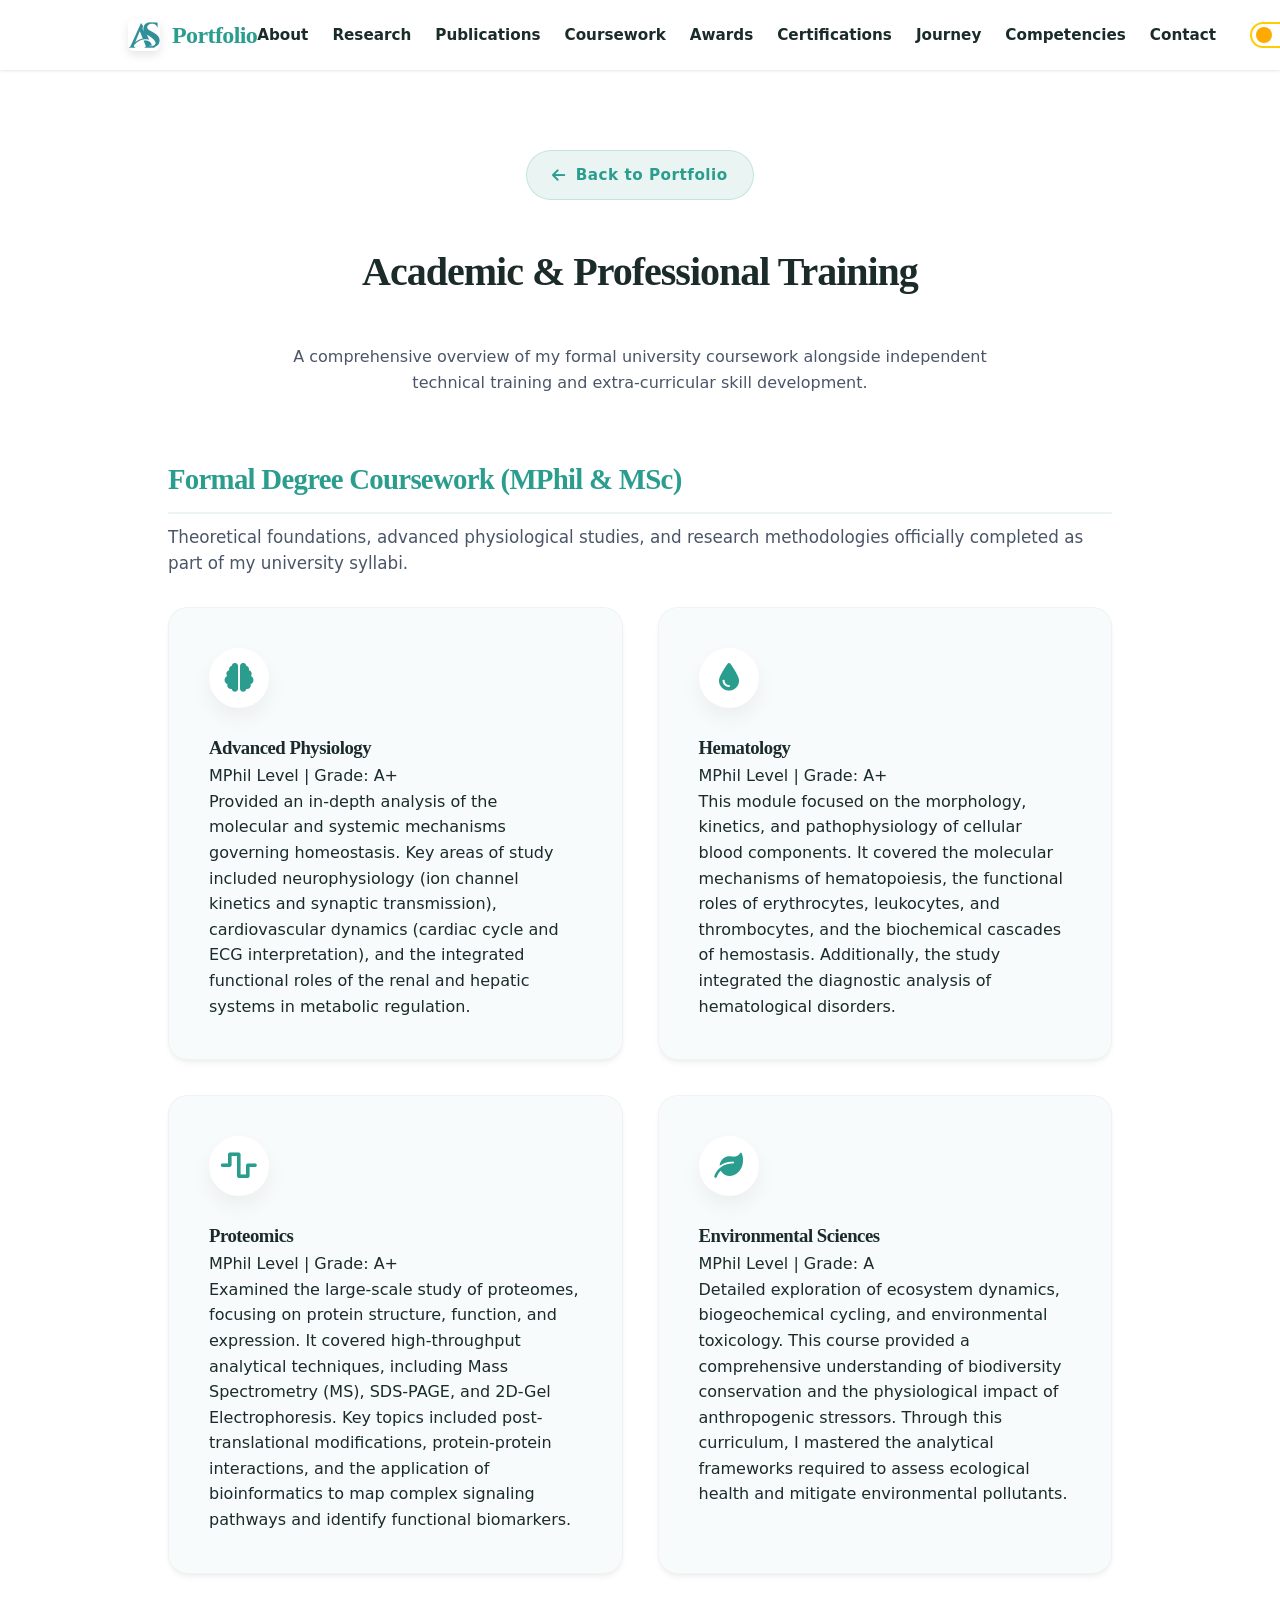
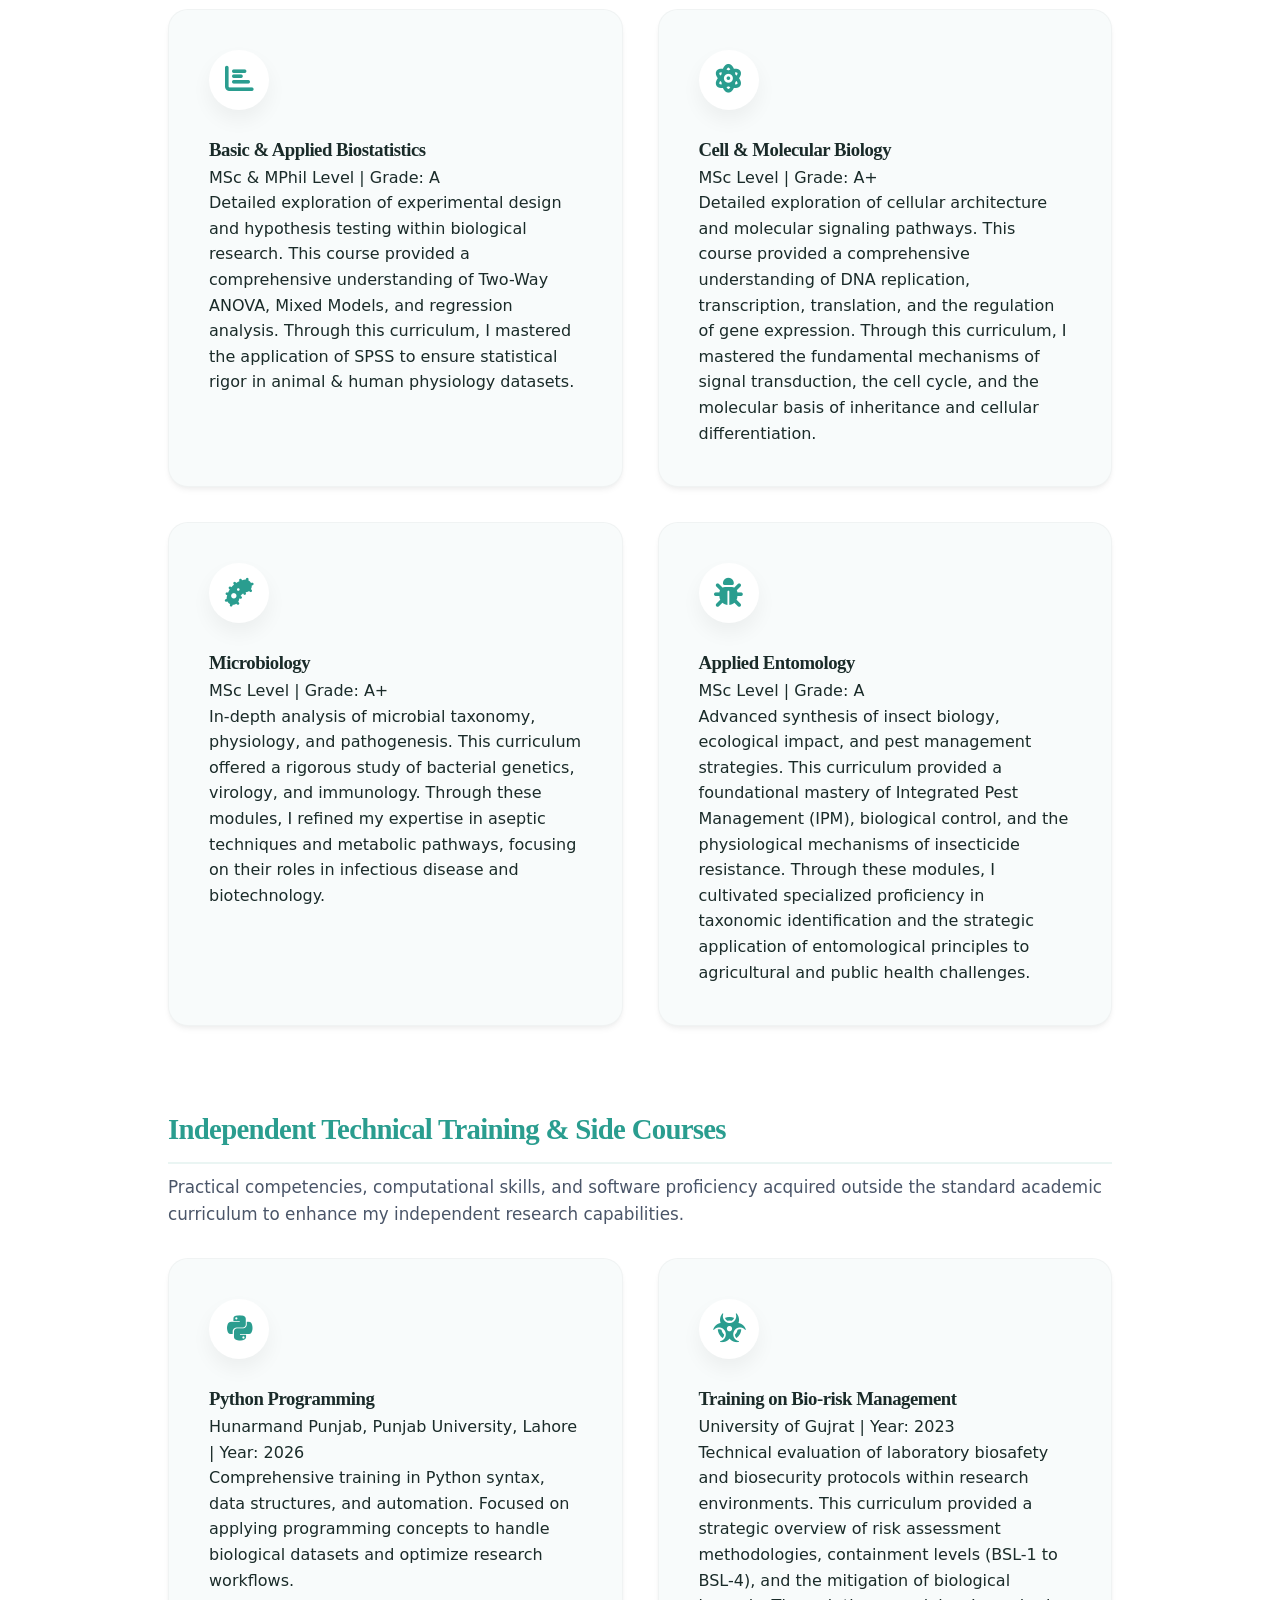
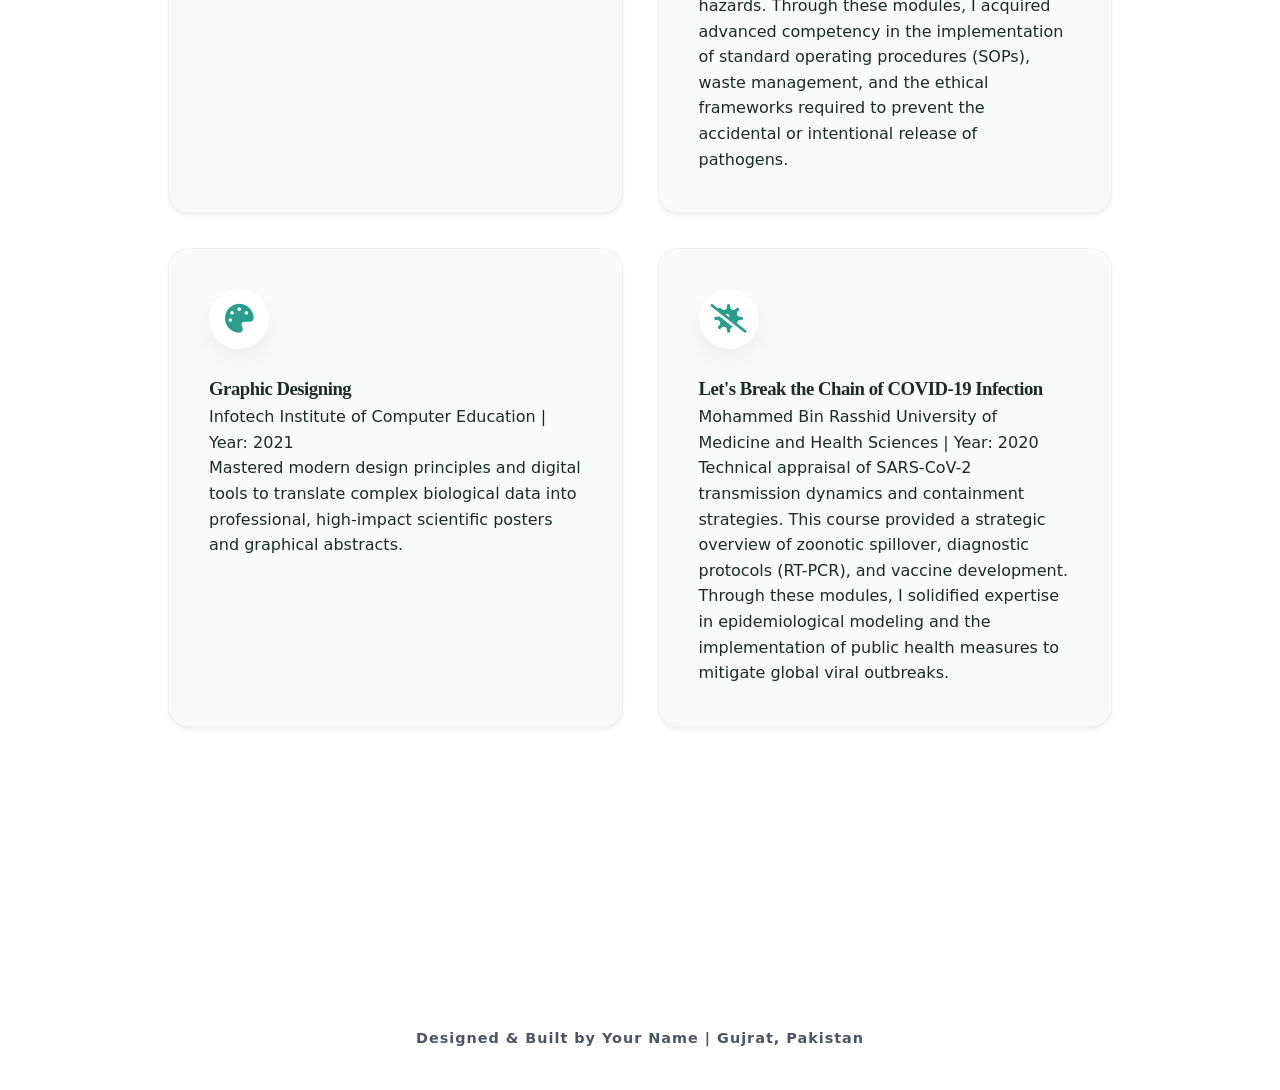
==== commit cfe83713: "Update courses.html" ====
--- a/courses.html
+++ b/courses.html
@@ -135,7 +135,7 @@
                             <div class="course-icon"><i class="fab fa-python"></i></div>
                             <div class="course-text">
                                 <h3>Python Programming</h3>
-                                <span class="course-meta">Crousera | Year: 2026</span>
+                                <span class="course-meta">Hunarmand Punjab, Punjab University, Lahore | Year: 2026</span>
                                 <p>Comprehensive training in Python syntax, data structures, and automation. Focused on applying programming concepts to handle biological datasets and optimize research workflows.</p>
                             </div>
                         </div>
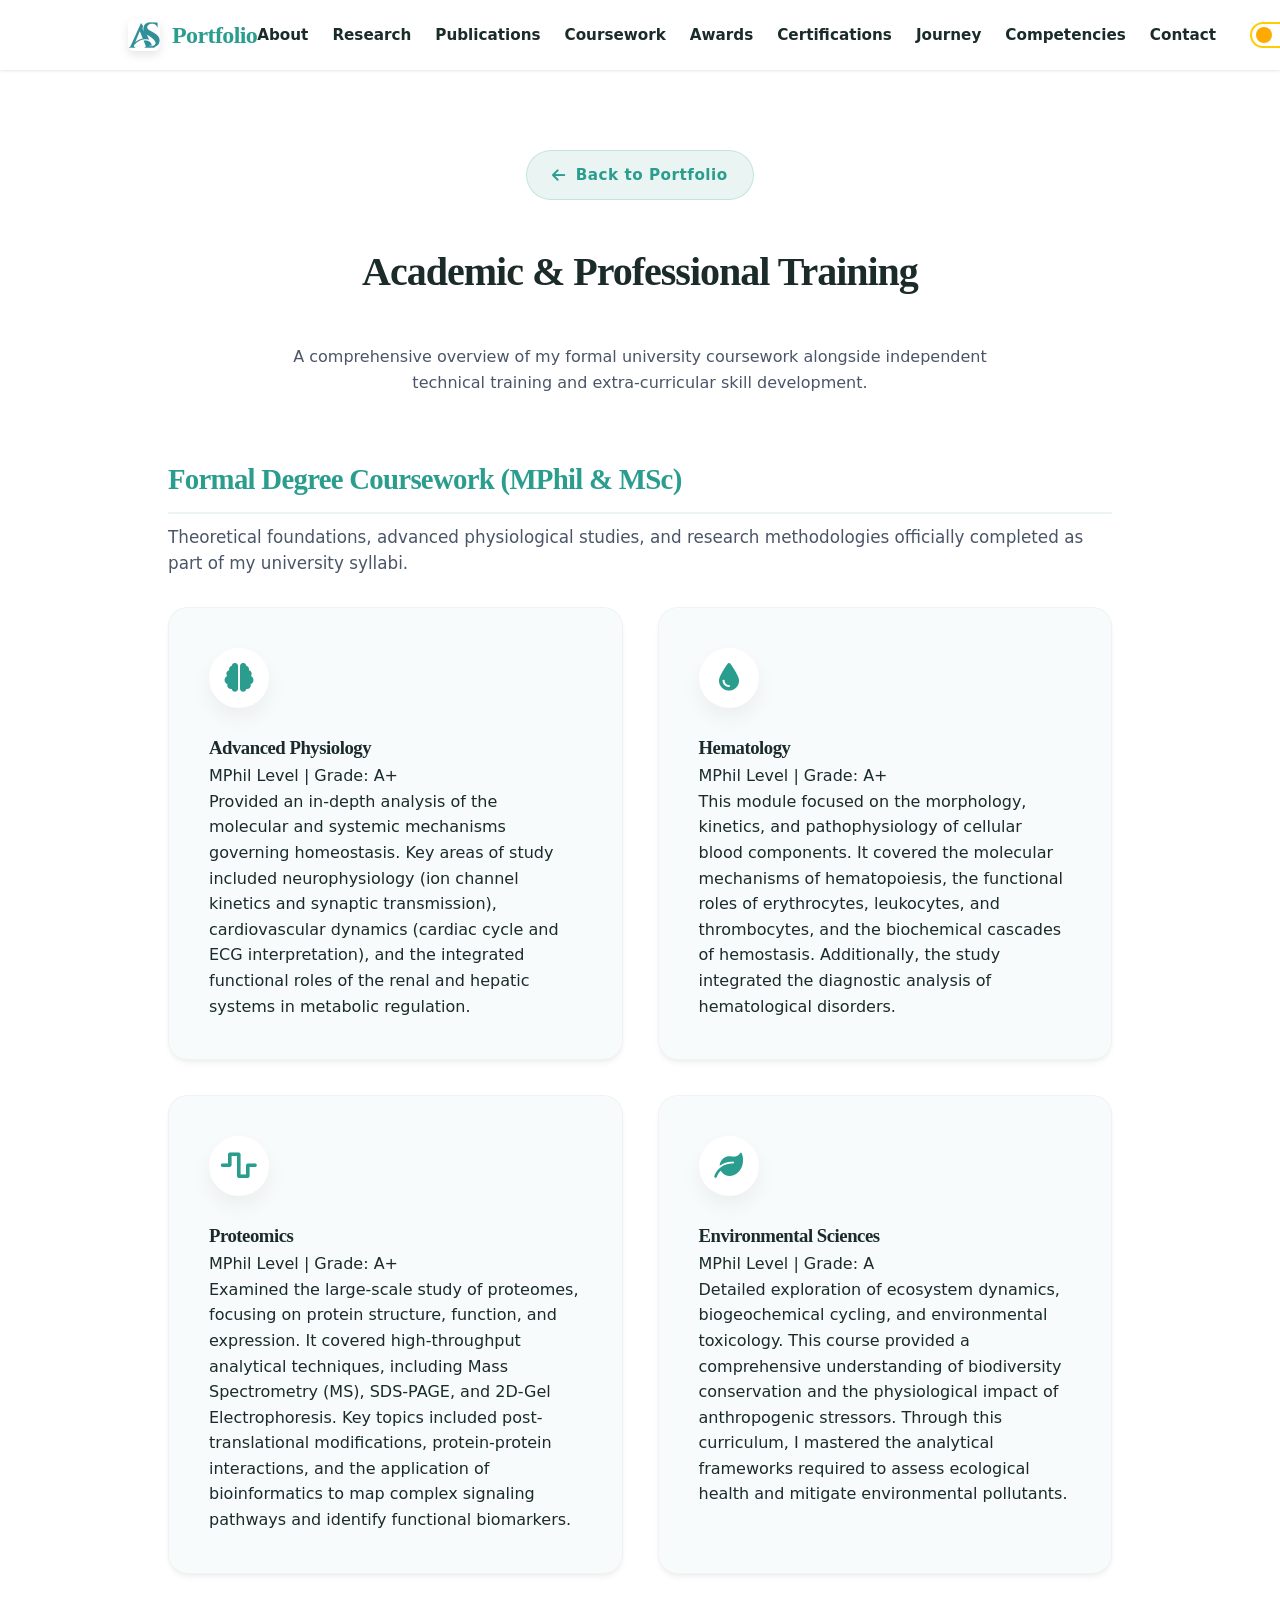
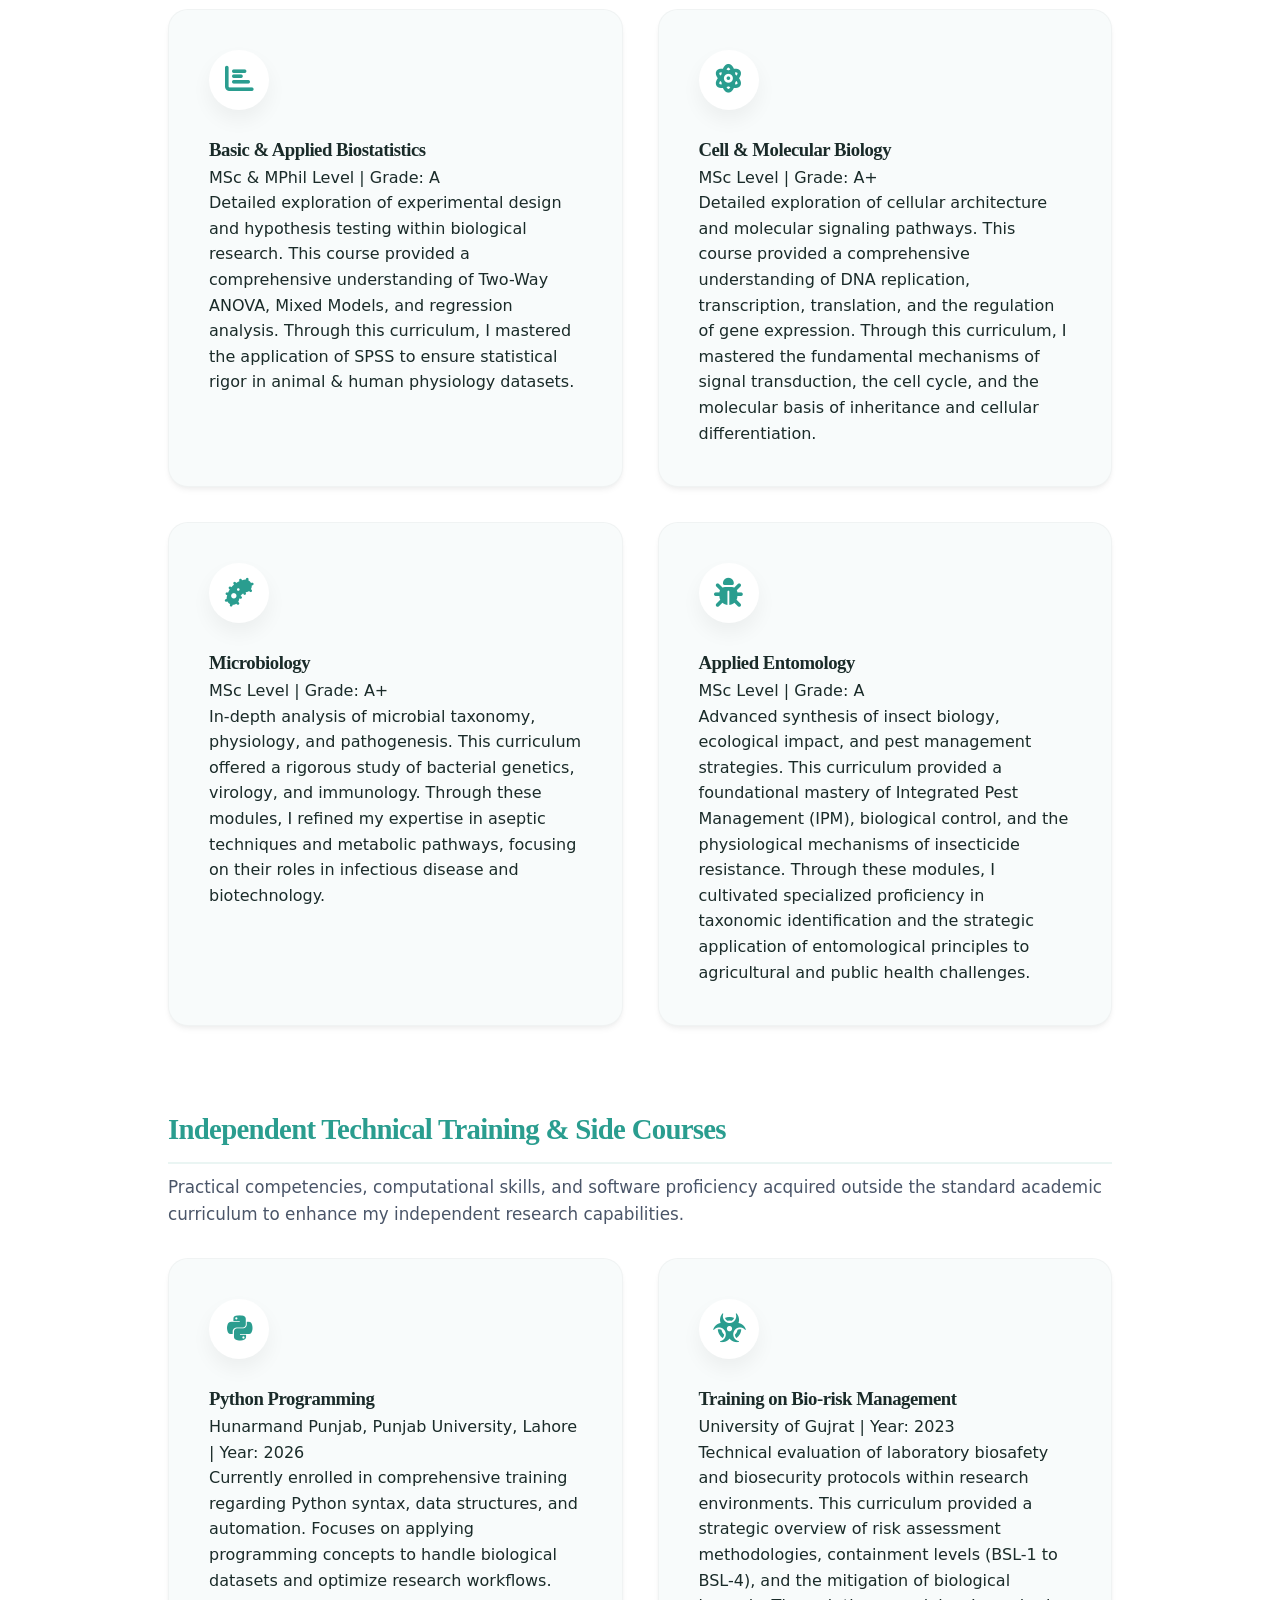
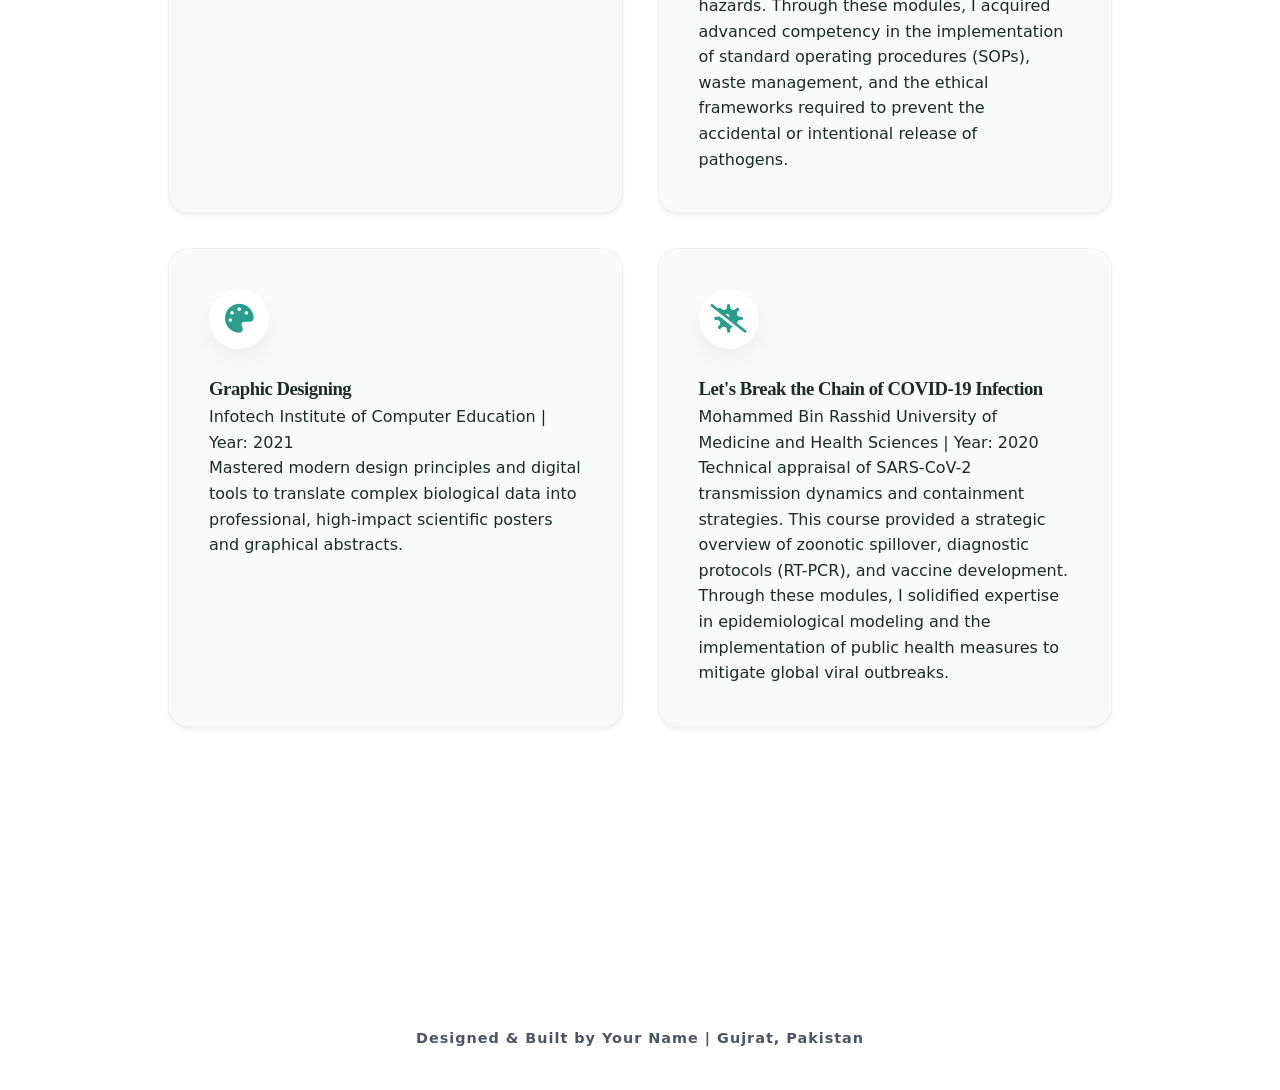
==== commit 0943f78d: "Update courses.html" ====
--- a/courses.html
+++ b/courses.html
@@ -136,7 +136,7 @@
                             <div class="course-text">
                                 <h3>Python Programming</h3>
                                 <span class="course-meta">Hunarmand Punjab, Punjab University, Lahore | Year: 2026</span>
-                                <p>Comprehensive training in Python syntax, data structures, and automation. Focused on applying programming concepts to handle biological datasets and optimize research workflows.</p>
+                                <p>Currently enrolled in comprehensive training regarding Python syntax, data structures, and automation. Focuses on applying programming concepts to handle biological datasets and optimize research workflows.</p>
                             </div>
                         </div>
 
